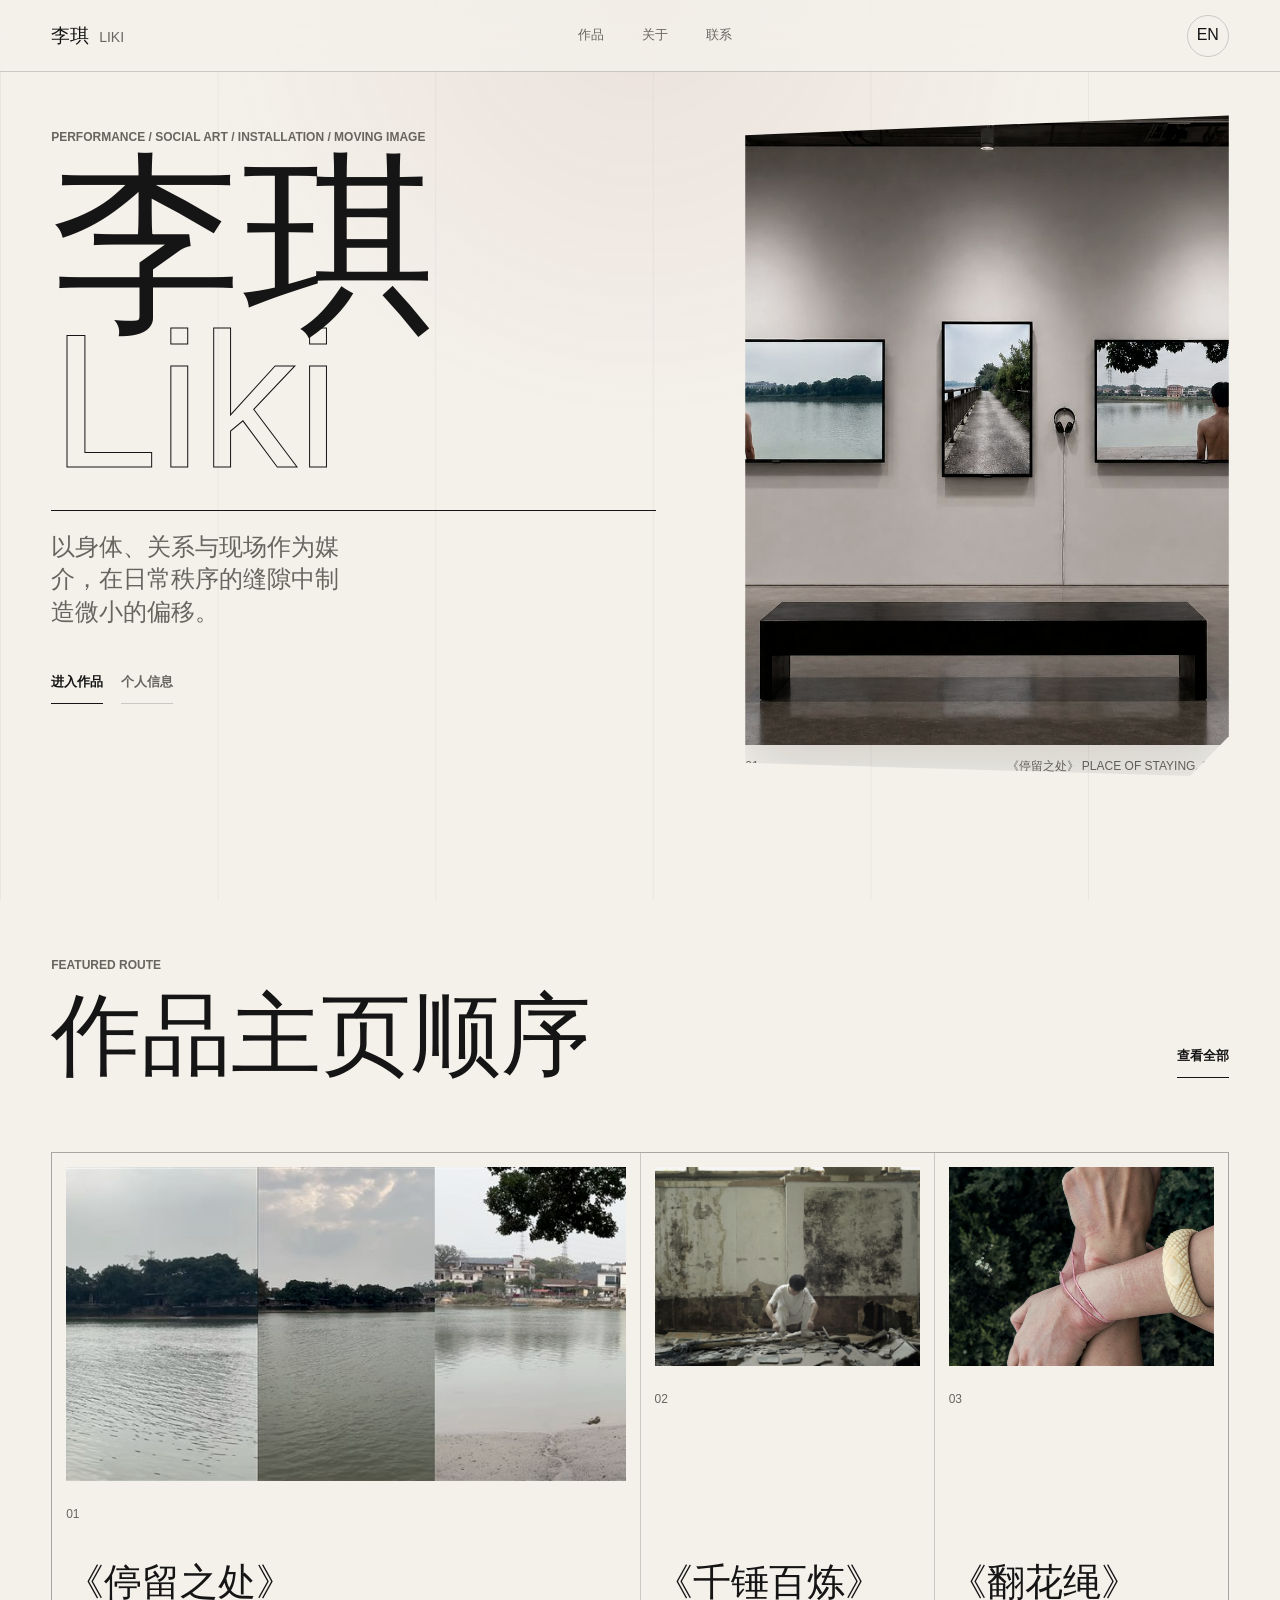
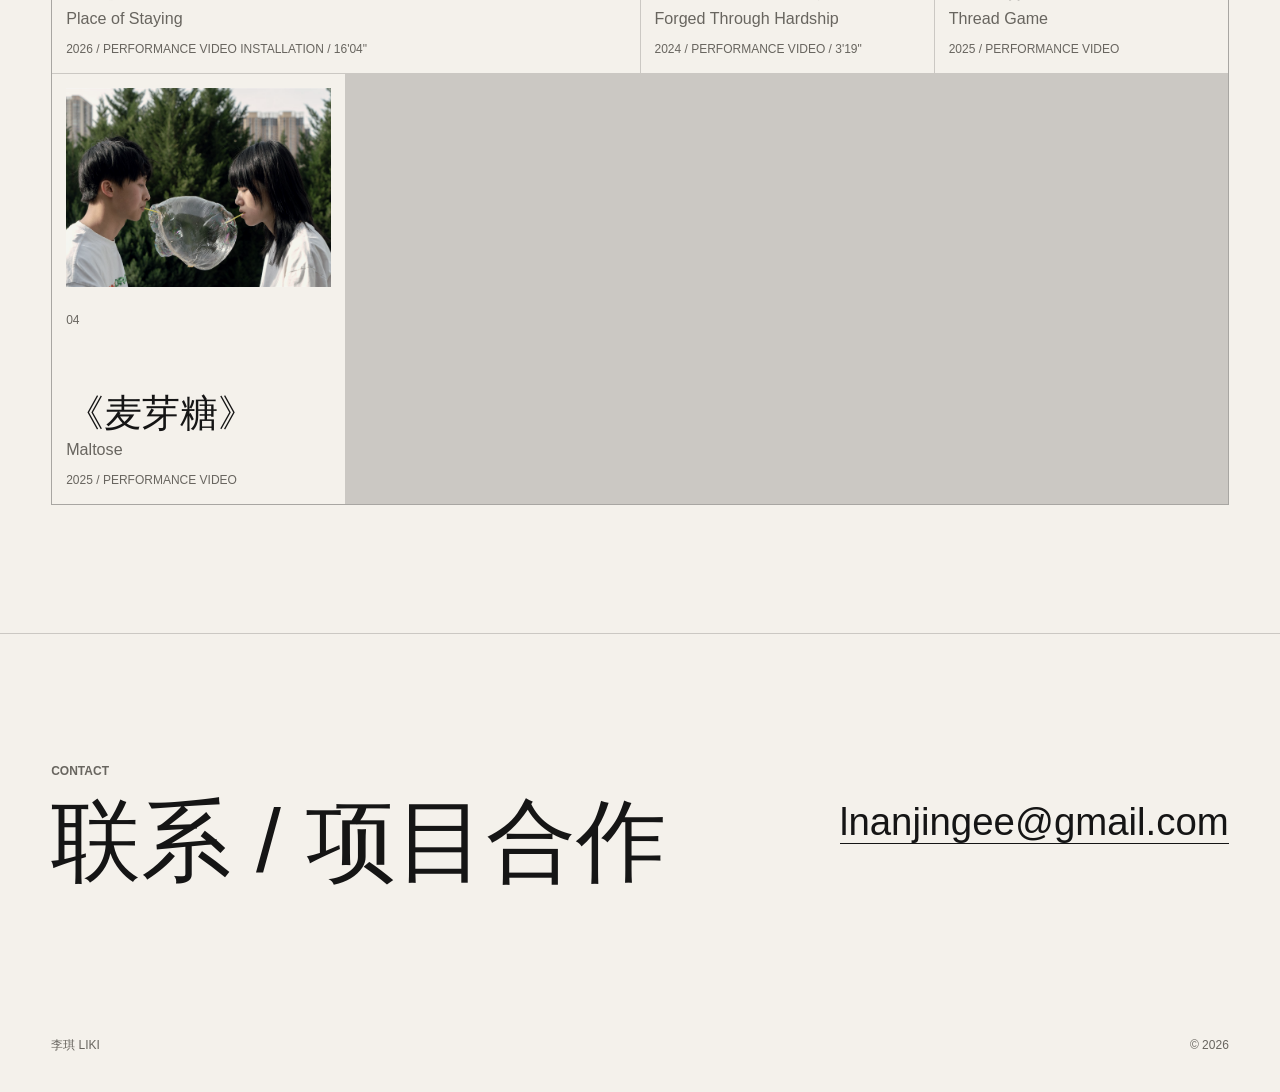
==== index.html @ e86f20c9 "Publish Liki artist website" ====
<!doctype html>
<html lang="zh-CN">
  <head>
    <meta charset="utf-8" />
    <meta name="viewport" content="width=device-width, initial-scale=1" />
    <meta
      name="description"
      content="李琪 Liki, artist working with performance, social art, installation, live art, and moving image."
    />
    <title>李琪 Liki</title>
    <link rel="stylesheet" href="styles.css" />
  </head>
  <body class="lang-zh">
    <header class="site-header" data-reveal>
      <a class="brand" href="index.html" aria-label="李琪 Liki home">
        <span>李琪</span>
        <span>Liki</span>
      </a>
      <nav class="nav" aria-label="Primary navigation">
        <a href="works.html" data-i18n-zh="作品" data-i18n-en="Works">作品</a>
        <a href="about.html" data-i18n-zh="关于" data-i18n-en="About">关于</a>
        <a href="mailto:lnanjingee@gmail.com" data-i18n-zh="联系" data-i18n-en="Contact">联系</a>
      </nav>
      <button class="lang-toggle" type="button" aria-label="Switch language">
        <span data-lang-label>EN</span>
      </button>
    </header>

    <main>
      <section class="hero home-hero">
        <div class="hero-copy" data-reveal>
          <p class="eyebrow">Performance / Social Art / Installation / Moving Image</p>
          <h1>
            <span class="zh">李琪</span>
            <span class="roman">Liki</span>
          </h1>
          <div class="statement">
            <p class="zh">以身体、关系与现场作为媒介，在日常秩序的缝隙中制造微小的偏移。</p>
            <p class="en">Working through body, relation, and site, Liki creates slight displacements inside everyday orders.</p>
          </div>
          <div class="hero-actions">
            <a class="text-link" href="works.html">
              <span class="zh">进入作品</span>
              <span class="en">Enter works</span>
            </a>
            <a class="text-link muted-link" href="about.html">
              <span class="zh">个人信息</span>
              <span class="en">Profile</span>
            </a>
          </div>
        </div>
        <figure class="hero-image cutout-frame" data-reveal>
          <img src="assets/galleries/staying-place/06.jpg" alt="《停留之处》展陈效果图" />
          <figcaption>
            <span>01</span>
            <span>《停留之处》 Place of Staying, 2026</span>
          </figcaption>
        </figure>
      </section>

      <section class="works home-selection" aria-labelledby="featured-title">
        <div class="section-head" data-reveal>
          <div>
            <p class="eyebrow">Featured Route</p>
            <h2 id="featured-title">
              <span class="zh">作品主页顺序</span>
              <span class="en">Primary Work Order</span>
            </h2>
          </div>
          <a class="text-link" href="works.html">
            <span class="zh">查看全部</span>
            <span class="en">View all</span>
          </a>
        </div>

        <div class="project-grid">
          <a class="project-card large" href="pages/staying-place.html" data-reveal>
            <img src="assets/galleries/staying-place/01.jpg" alt="《停留之处》行为影像截图" />
            <span>01</span>
            <h3>《停留之处》<small>Place of Staying</small></h3>
            <p>2026 / Performance video installation / 16'04"</p>
          </a>
          <a class="project-card" href="pages/forged-through-hardship.html" data-reveal>
            <img src="assets/galleries/forged-through-hardship/01.jpg" alt="《千锤百炼》行为影像截图" />
            <span>02</span>
            <h3>《千锤百炼》<small>Forged Through Hardship</small></h3>
            <p>2024 / Performance video / 3'19"</p>
          </a>
          <a class="project-card" href="pages/thread-game.html" data-reveal>
            <img src="assets/galleries/thread-game/01.jpg" alt="《翻花绳》行为影像" />
            <span>03</span>
            <h3>《翻花绳》<small>Thread Game</small></h3>
            <p>2025 / Performance video</p>
          </a>
          <a class="project-card" href="pages/maltose.html" data-reveal>
            <img src="assets/galleries/maltose/01.jpg" alt="《麦芽糖》行为影像" />
            <span>04</span>
            <h3>《麦芽糖》<small>Maltose</small></h3>
            <p>2025 / Performance video</p>
          </a>
        </div>
      </section>

      <section class="contact" id="contact" aria-labelledby="contact-title">
        <div data-reveal>
          <p class="eyebrow">Contact</p>
          <h2 id="contact-title">
            <span class="zh">联系 / 项目合作</span>
            <span class="en">Contact / Projects</span>
          </h2>
        </div>
        <a class="contact-link" href="mailto:lnanjingee@gmail.com" data-reveal>lnanjingee@gmail.com</a>
      </section>
    </main>

    <footer class="site-footer">
      <span>李琪 Liki</span>
      <span>© 2026</span>
    </footer>

    <script src="script.js"></script>
  </body>
</html>
---- styles.css ----
:root {
  color-scheme: light;
  --paper: #f4f1eb;
  --ink: #151515;
  --muted: #68655f;
  --line: rgba(21, 21, 21, 0.18);
  --field: #dedbd3;
  --rust: #8b2f24;
  --moss: #3f5145;
  --shadow: 0 24px 60px rgba(24, 22, 19, 0.14);
  --side: clamp(18px, 4vw, 56px);
  --max: 1460px;
}

* {
  box-sizing: border-box;
}

html {
  scroll-behavior: smooth;
}

body {
  margin: 0;
  background: var(--paper);
  color: var(--ink);
  font-family:
    "Inter", "Helvetica Neue", Arial, "Noto Sans SC", "Microsoft YaHei",
    sans-serif;
  font-size: 16px;
  line-height: 1.55;
  letter-spacing: 0;
}

body::before {
  position: fixed;
  inset: 0;
  z-index: -1;
  pointer-events: none;
  content: "";
  background:
    linear-gradient(90deg, rgba(21, 21, 21, 0.045) 1px, transparent 1px) 0 0 /
      17vw 100%,
    radial-gradient(circle at 50% 0%, rgba(139, 47, 36, 0.08), transparent 40%);
}

img {
  display: block;
  max-width: 100%;
}

a {
  color: inherit;
  text-decoration: none;
}

button {
  font: inherit;
}

.site-header {
  position: fixed;
  top: 0;
  left: 0;
  right: 0;
  z-index: 10;
  display: grid;
  grid-template-columns: auto 1fr auto;
  gap: 24px;
  align-items: center;
  min-height: 72px;
  padding: 14px var(--side);
  border-bottom: 1px solid var(--line);
  background: rgba(244, 241, 235, 0.78);
  backdrop-filter: blur(18px);
}

.brand {
  display: flex;
  gap: 10px;
  align-items: baseline;
  font-size: 19px;
  font-weight: 520;
}

.brand span:last-child {
  color: var(--muted);
  font-size: 14px;
  text-transform: uppercase;
}

.nav {
  display: flex;
  justify-content: center;
  gap: clamp(14px, 3vw, 38px);
  color: var(--muted);
  font-size: 13px;
}

.nav a,
.lang-toggle {
  transition:
    color 180ms ease,
    border-color 180ms ease,
    background 180ms ease;
}

.nav a:hover,
.nav a:focus-visible {
  color: var(--ink);
}

.lang-toggle {
  display: grid;
  place-items: center;
  width: 42px;
  height: 42px;
  border: 1px solid var(--line);
  border-radius: 50%;
  background: transparent;
  color: var(--ink);
  cursor: pointer;
}

.lang-toggle:hover,
.lang-toggle:focus-visible {
  border-color: var(--ink);
  background: rgba(21, 21, 21, 0.06);
}

main {
  overflow: hidden;
}

.hero {
  display: grid;
  grid-template-columns: minmax(0, 0.9fr) minmax(320px, 0.72fr);
  gap: clamp(34px, 7vw, 110px);
  align-items: end;
  min-height: 100vh;
  max-width: var(--max);
  margin: 0 auto;
  padding: 112px var(--side) 52px;
}

.hero-copy {
  padding-bottom: 8vh;
}

.eyebrow {
  margin: 0 0 18px;
  color: var(--muted);
  font-size: 12px;
  font-weight: 560;
  text-transform: uppercase;
}

h1,
h2,
h3,
p {
  margin-top: 0;
}

h1 {
  margin-bottom: 30px;
  font-size: clamp(76px, 15vw, 228px);
  font-weight: 430;
  line-height: 0.82;
}

h1 span {
  display: block;
}

h1 .roman {
  color: transparent;
  -webkit-text-stroke: 1px var(--ink);
}

.statement {
  display: grid;
  grid-template-columns: minmax(0, 1fr) minmax(0, 1fr);
  gap: 24px;
  max-width: 720px;
  border-top: 1px solid var(--ink);
  padding-top: 20px;
}

.statement p {
  margin-bottom: 0;
  color: var(--muted);
  font-size: clamp(17px, 2vw, 24px);
  line-height: 1.35;
}

.hero-image {
  margin: 0;
}

.hero-image img {
  width: 100%;
  height: min(70vh, 760px);
  object-fit: cover;
  filter: grayscale(18%) contrast(1.02);
  box-shadow: var(--shadow);
}

.hero-image figcaption {
  display: flex;
  justify-content: space-between;
  gap: 20px;
  padding-top: 12px;
  color: var(--muted);
  font-size: 12px;
  text-transform: uppercase;
}

.band {
  border-top: 1px solid var(--line);
  border-bottom: 1px solid var(--line);
  background: rgba(222, 219, 211, 0.5);
}

.intro,
.works,
.archive,
.practice,
.bio,
.contact {
  padding: clamp(70px, 10vw, 138px) var(--side);
}

.intro,
.works,
.archive,
.practice,
.bio,
.contact,
.site-footer {
  max-width: var(--max);
  margin: 0 auto;
}

.section-label {
  display: flex;
  justify-content: space-between;
  gap: 24px;
  margin-bottom: clamp(28px, 5vw, 64px);
  color: var(--muted);
  font-size: 12px;
  text-transform: uppercase;
}

.intro-grid,
.practice-content,
.bio-grid {
  display: grid;
  grid-template-columns: minmax(0, 0.9fr) minmax(0, 1fr);
  gap: clamp(28px, 8vw, 126px);
}

.intro h2,
.practice h2 {
  margin-bottom: 0;
  font-size: clamp(32px, 5vw, 76px);
  font-weight: 430;
  line-height: 1.04;
}

.intro h2 span,
.practice h2 span {
  display: block;
}

.intro-text {
  columns: 2;
  column-gap: 30px;
  color: var(--muted);
  font-size: clamp(17px, 1.5vw, 21px);
}

.intro-text p {
  break-inside: avoid;
}

.section-head {
  display: flex;
  justify-content: space-between;
  gap: 28px;
  align-items: end;
  margin-bottom: clamp(30px, 6vw, 74px);
}

.section-head h2,
.contact h2,
.bio h2 {
  margin-bottom: 0;
  font-size: clamp(40px, 7vw, 104px);
  font-weight: 430;
  line-height: 0.95;
}

.section-head h2 span,
.contact h2 span,
.bio h2 span {
  display: block;
}

.section-note {
  margin-bottom: 8px;
  color: var(--muted);
  font-size: 13px;
  text-align: right;
}

.work-list {
  display: grid;
  gap: 1px;
  background: var(--line);
  border-top: 1px solid var(--line);
  border-bottom: 1px solid var(--line);
}

.work {
  display: grid;
  grid-template-columns: minmax(260px, 0.95fr) minmax(0, 1fr);
  gap: clamp(22px, 5vw, 86px);
  align-items: stretch;
  background: var(--paper);
  padding: clamp(20px, 3vw, 38px) 0;
}

.feature-work {
  grid-template-columns: minmax(280px, 1.15fr) minmax(0, 0.8fr);
}

.work-media {
  position: relative;
  display: block;
  overflow: hidden;
  min-height: 320px;
  background: var(--field);
}

.work-media::after {
  position: absolute;
  inset: 0;
  content: "";
  border: 1px solid rgba(21, 21, 21, 0.1);
  pointer-events: none;
}

.work-media img {
  width: 100%;
  height: 100%;
  min-height: 320px;
  object-fit: cover;
  filter: grayscale(30%) contrast(1.06);
  transition:
    transform 700ms ease,
    filter 700ms ease;
}

.work-media:hover img,
.work-media:focus-visible img {
  transform: scale(1.025);
  filter: grayscale(0%) contrast(1.02);
}

.work-info {
  display: flex;
  flex-direction: column;
  justify-content: flex-end;
  min-height: 320px;
  padding: 0 clamp(0px, 2vw, 34px) 0 0;
}

.work-index,
.meta {
  color: var(--muted);
  font-size: 12px;
  text-transform: uppercase;
}

.work-index {
  margin-bottom: auto;
}

.work h3 {
  margin-bottom: 16px;
  font-size: clamp(27px, 4vw, 58px);
  font-weight: 430;
  line-height: 1.02;
}

.work h3 span {
  display: block;
  color: var(--muted);
  font-size: 0.42em;
  line-height: 1.3;
}

.work-info p:not(.work-index):not(.meta) {
  max-width: 620px;
  margin-bottom: 10px;
  color: var(--muted);
}

.archive-grid {
  display: grid;
  grid-template-columns: repeat(4, minmax(0, 1fr));
  gap: 18px;
}

.archive article {
  border: 1px solid var(--line);
  background: rgba(244, 241, 235, 0.48);
}

.archive img {
  width: 100%;
  aspect-ratio: 4 / 5;
  object-fit: cover;
  filter: grayscale(35%);
}

.archive h3,
.archive p {
  padding: 0 14px;
}

.archive h3 {
  margin: 14px 0 6px;
  font-size: 16px;
  font-weight: 520;
}

.archive p {
  margin-bottom: 16px;
  color: var(--muted);
  font-size: 12px;
}

.method-grid {
  display: grid;
  gap: 1px;
  background: var(--line);
}

.method-grid article {
  min-height: 180px;
  padding: 22px;
  background: var(--paper);
}

.method-grid span {
  display: block;
  margin-bottom: 46px;
  color: var(--rust);
  font-size: 12px;
  font-weight: 650;
  text-transform: uppercase;
}

.method-grid p {
  color: var(--muted);
}

.bio-grid {
  color: var(--muted);
  font-size: clamp(18px, 2vw, 28px);
  line-height: 1.35;
}

.contact {
  display: grid;
  grid-template-columns: minmax(0, 1fr) auto;
  gap: clamp(28px, 5vw, 72px);
  align-items: end;
  border-top: 1px solid var(--line);
}

.contact-link {
  align-self: center;
  border-bottom: 1px solid var(--ink);
  font-size: clamp(20px, 3vw, 44px);
  line-height: 1.1;
}

.contact-note {
  grid-column: 1 / -1;
  margin: 0;
  color: var(--muted);
  font-size: 13px;
}

.site-footer {
  display: flex;
  justify-content: space-between;
  gap: 24px;
  padding: 24px var(--side) 38px;
  color: var(--muted);
  font-size: 12px;
  text-transform: uppercase;
}

.home-hero {
  min-height: 92vh;
}

.hero-actions {
  display: flex;
  flex-wrap: wrap;
  gap: 18px;
  margin-top: 34px;
}

.text-link {
  display: inline-flex;
  align-items: center;
  min-height: 42px;
  border-bottom: 1px solid var(--ink);
  color: var(--ink);
  font-size: 13px;
  font-weight: 620;
  text-transform: uppercase;
}

.muted-link {
  color: var(--muted);
  border-color: var(--line);
}

.cutout-frame {
  clip-path: polygon(0 3%, 100% 0, 100% 94%, 92% 100%, 0 98%);
}

.cutout-frame img,
.project-card img,
.gallery-strip img {
  filter: saturate(0.72) contrast(1.08) brightness(0.96);
}

.page-shell {
  max-width: var(--max);
  margin: 0 auto;
  padding: 126px var(--side) 72px;
}

.page-title {
  display: grid;
  grid-template-columns: minmax(0, 1.1fr) minmax(280px, 0.7fr);
  gap: clamp(26px, 7vw, 110px);
  align-items: end;
  margin-bottom: clamp(54px, 8vw, 104px);
}

.page-title h1 {
  grid-column: 1;
  margin: 0;
  font-size: clamp(62px, 12vw, 170px);
}

.page-title > p:not(.path) {
  grid-column: 2;
  margin-bottom: 16px;
  color: var(--muted);
  font-size: clamp(16px, 1.5vw, 21px);
}

.path {
  grid-column: 1 / -1;
  margin: 0 0 8px;
  color: var(--muted);
  font-size: 12px;
  text-transform: uppercase;
}

.project-grid {
  display: grid;
  grid-template-columns: repeat(4, minmax(0, 1fr));
  gap: 1px;
  background: var(--line);
  border: 1px solid var(--line);
}

.project-card {
  display: grid;
  grid-template-rows: auto auto 1fr auto;
  min-height: 430px;
  padding: 14px;
  background: var(--paper);
  transition:
    background 180ms ease,
    color 180ms ease;
}

.project-card.large {
  grid-column: span 2;
}

.project-card:hover,
.project-card:focus-visible {
  background: var(--ink);
  color: var(--paper);
}

.project-card img {
  width: 100%;
  aspect-ratio: 4 / 3;
  object-fit: cover;
  margin-bottom: 24px;
  background: var(--field);
}

.project-card.large img {
  aspect-ratio: 16 / 9;
}

.project-card > span {
  color: var(--muted);
  font-size: 12px;
}

.project-card h3 {
  align-self: end;
  margin: 38px 0 12px;
  font-size: clamp(24px, 3vw, 44px);
  font-weight: 430;
  line-height: 1.05;
}

.project-card h3 small {
  display: block;
  margin-top: 6px;
  color: var(--muted);
  font-size: 0.42em;
  line-height: 1.25;
}

.project-card p {
  margin: 0;
  color: var(--muted);
  font-size: 12px;
  text-transform: uppercase;
}

.project-card:hover h3 small,
.project-card:hover p,
.project-card:hover > span {
  color: rgba(244, 241, 235, 0.68);
}

.muted-card {
  cursor: default;
}

.about-block {
  margin-left: calc(var(--side) * -1);
  margin-right: calc(var(--side) * -1);
}

.profile-grid {
  display: grid;
  grid-template-columns: minmax(0, 0.75fr) minmax(0, 1fr);
  gap: 1px;
  margin: clamp(48px, 7vw, 94px) 0;
  background: var(--line);
  border: 1px solid var(--line);
}

.profile-drawer {
  max-width: 860px;
  margin: clamp(34px, 6vw, 76px) 0;
}

.profile-drawer details {
  border-top: 1px solid var(--line);
  border-bottom: 1px solid var(--line);
}

.profile-drawer summary {
  display: inline-flex;
  gap: 12px;
  align-items: center;
  min-height: 52px;
  color: var(--muted);
  cursor: pointer;
  font-size: 13px;
  list-style: none;
  text-transform: uppercase;
}

.profile-drawer summary::-webkit-details-marker {
  display: none;
}

.info-icon {
  display: grid;
  place-items: center;
  width: 30px;
  height: 30px;
  border: 1px solid var(--line);
  border-radius: 50%;
  color: var(--ink);
  font-size: 15px;
  font-style: italic;
  line-height: 1;
  text-transform: none;
}

.profile-drawer details[open] .info-icon {
  background: var(--ink);
  color: var(--paper);
}

.profile-drawer .profile-panel {
  border-top: 1px solid var(--line);
  padding-left: 0;
  padding-right: 0;
}

.profile-panel {
  background: var(--paper);
  padding: clamp(22px, 4vw, 44px);
}

.profile-panel h2 {
  margin-bottom: 34px;
  font-size: clamp(28px, 4vw, 54px);
  font-weight: 430;
}

.profile-panel dl {
  display: grid;
  gap: 1px;
  margin: 0;
  background: var(--line);
}

.profile-panel dl div {
  display: grid;
  grid-template-columns: 110px 1fr;
  gap: 18px;
  padding: 16px 0;
  background: var(--paper);
}

.profile-panel dt,
.cv-list time {
  color: var(--muted);
  font-size: 12px;
  text-transform: uppercase;
}

.profile-panel dd {
  margin: 0;
}

.cv-list {
  display: grid;
  gap: 18px;
  margin: 0;
  padding: 0;
  list-style: none;
}

.cv-list li {
  display: grid;
  grid-template-columns: 90px 1fr;
  gap: 20px;
  border-top: 1px solid var(--line);
  padding-top: 18px;
}

.project-page {
  padding-bottom: 0;
}

.project-hero {
  display: grid;
  grid-template-columns: minmax(0, 1fr) minmax(280px, 0.72fr);
  gap: clamp(30px, 7vw, 110px);
  align-items: end;
  margin-bottom: clamp(38px, 6vw, 72px);
}

.project-hero .path {
  grid-column: 1 / -1;
}

.project-hero h1 {
  margin: 0;
  font-size: clamp(48px, 8vw, 118px);
  line-height: 0.96;
}

.project-hero h1 span {
  display: block;
  margin-top: 10px;
  color: var(--muted);
  font-size: 0.25em;
  line-height: 1.25;
  text-transform: uppercase;
}

.project-meta {
  display: grid;
  gap: 1px;
  margin: 0;
  background: var(--line);
  border-top: 1px solid var(--line);
  border-bottom: 1px solid var(--line);
}

.project-meta div {
  display: grid;
  grid-template-columns: 95px 1fr;
  gap: 18px;
  padding: 14px 0;
  background: var(--paper);
}

.project-meta dt {
  color: var(--muted);
  font-size: 12px;
  text-transform: uppercase;
}

.project-meta dd {
  margin: 0;
}

.gallery-module {
  margin-left: calc(var(--side) * -1);
  margin-right: calc(var(--side) * -1);
  padding: 22px var(--side) 34px;
  border-top: 1px solid var(--line);
  border-bottom: 1px solid var(--line);
  background: rgba(222, 219, 211, 0.5);
}

.gallery-hint {
  margin-bottom: 14px;
  color: var(--muted);
  font-size: 12px;
  text-transform: uppercase;
}

.gallery-strip {
  display: grid;
  grid-auto-flow: column;
  grid-auto-columns: minmax(320px, 72vw);
  gap: 16px;
  overflow-x: auto;
  overscroll-behavior-inline: contain;
  scroll-snap-type: x mandatory;
  padding-bottom: 16px;
}

.gallery-strip figure {
  margin: 0;
  scroll-snap-align: start;
}

.gallery-strip img {
  width: 100%;
  height: min(62vh, 620px);
  object-fit: cover;
  background: var(--field);
}

.gallery-strip .wide {
  grid-column: span 1;
}

.gallery-strip .portrait img {
  object-position: center top;
}

.gallery-strip figcaption {
  margin-top: 10px;
  color: var(--muted);
  font-size: 12px;
  text-transform: uppercase;
}

.project-text {
  display: grid;
  grid-template-columns: minmax(0, 0.72fr) minmax(0, 1fr);
  gap: clamp(28px, 8vw, 120px);
  padding: clamp(54px, 8vw, 110px) 0;
}

.project-text article {
  grid-column: 2;
}

.project-text h2 {
  margin-bottom: 24px;
  color: var(--rust);
  font-size: 12px;
  text-transform: uppercase;
}

.project-text p {
  color: var(--muted);
  font-size: clamp(17px, 1.6vw, 22px);
}

.detail-nav {
  display: flex;
  justify-content: space-between;
  gap: 20px;
  margin-left: calc(var(--side) * -1);
  margin-right: calc(var(--side) * -1);
  padding: 24px var(--side) 38px;
  border-top: 1px solid var(--line);
  color: var(--muted);
  font-size: 13px;
  text-transform: uppercase;
}

.detail-nav a:hover {
  color: var(--ink);
}

[data-reveal] {
  opacity: 1;
  transform: translateY(0);
  transition:
    opacity 700ms ease,
    transform 700ms ease;
}

[data-reveal].is-visible {
  opacity: 1;
  transform: translateY(0);
}

body.lang-en .zh,
body.lang-zh .en {
  display: none;
}

body.lang-zh .zh,
body.lang-en .en {
  display: block;
}

@media (prefers-reduced-motion: reduce) {
  html {
    scroll-behavior: auto;
  }

  *,
  *::before,
  *::after {
    transition-duration: 0.01ms !important;
    animation-duration: 0.01ms !important;
  }
}

@media (max-width: 980px) {
  .site-header {
    grid-template-columns: 1fr auto;
  }

  .nav {
    grid-column: 1 / -1;
    order: 3;
    justify-content: flex-start;
    overflow-x: auto;
    padding-bottom: 2px;
  }

  .hero {
    grid-template-columns: 1fr;
    min-height: auto;
    padding-top: 132px;
  }

  .hero-copy {
    padding-bottom: 0;
  }

  .hero-image img {
    height: 62vh;
  }

  .intro-grid,
  .practice-content,
  .bio-grid,
  .contact {
    grid-template-columns: 1fr;
  }

  .intro-text {
    columns: 1;
  }

  .work,
  .feature-work {
    grid-template-columns: 1fr;
  }

  .work-info {
    min-height: auto;
    padding: 0;
  }

  .work-index {
    margin-bottom: 26px;
  }

  .archive-grid {
    grid-template-columns: repeat(2, minmax(0, 1fr));
  }

  .page-title,
  .project-hero,
  .profile-grid,
  .project-text {
    grid-template-columns: 1fr;
  }

  .page-title > p:not(.path),
  .project-text article {
    grid-column: 1;
  }

  .project-grid {
    grid-template-columns: repeat(2, minmax(0, 1fr));
  }
}

@media (max-width: 620px) {
  .site-header {
    gap: 12px;
    min-height: 64px;
  }

  .brand {
    font-size: 17px;
  }

  .nav {
    gap: 18px;
    font-size: 12px;
  }

  .hero {
    padding-top: 122px;
  }

  h1 {
    font-size: clamp(64px, 23vw, 112px);
  }

  .statement {
    grid-template-columns: 1fr;
  }

  .hero-image img {
    height: 56vh;
  }

  .section-head {
    display: block;
  }

  .section-note {
    margin-top: 18px;
    text-align: left;
  }

  .work-media,
  .work-media img {
    min-height: 260px;
  }

  .archive-grid {
    grid-template-columns: 1fr;
  }

  .project-grid {
    grid-template-columns: 1fr;
  }

  .project-card.large {
    grid-column: span 1;
  }

  .project-card {
    min-height: 360px;
  }

  .profile-panel dl div,
  .cv-list li,
  .project-meta div {
    grid-template-columns: 1fr;
    gap: 6px;
  }

  .gallery-strip {
    grid-auto-columns: minmax(260px, 86vw);
  }

  .gallery-strip img {
    height: 52vh;
  }

  .detail-nav {
    display: grid;
  }

  .contact-link {
    justify-self: start;
    max-width: 100%;
    overflow-wrap: anywhere;
  }
}
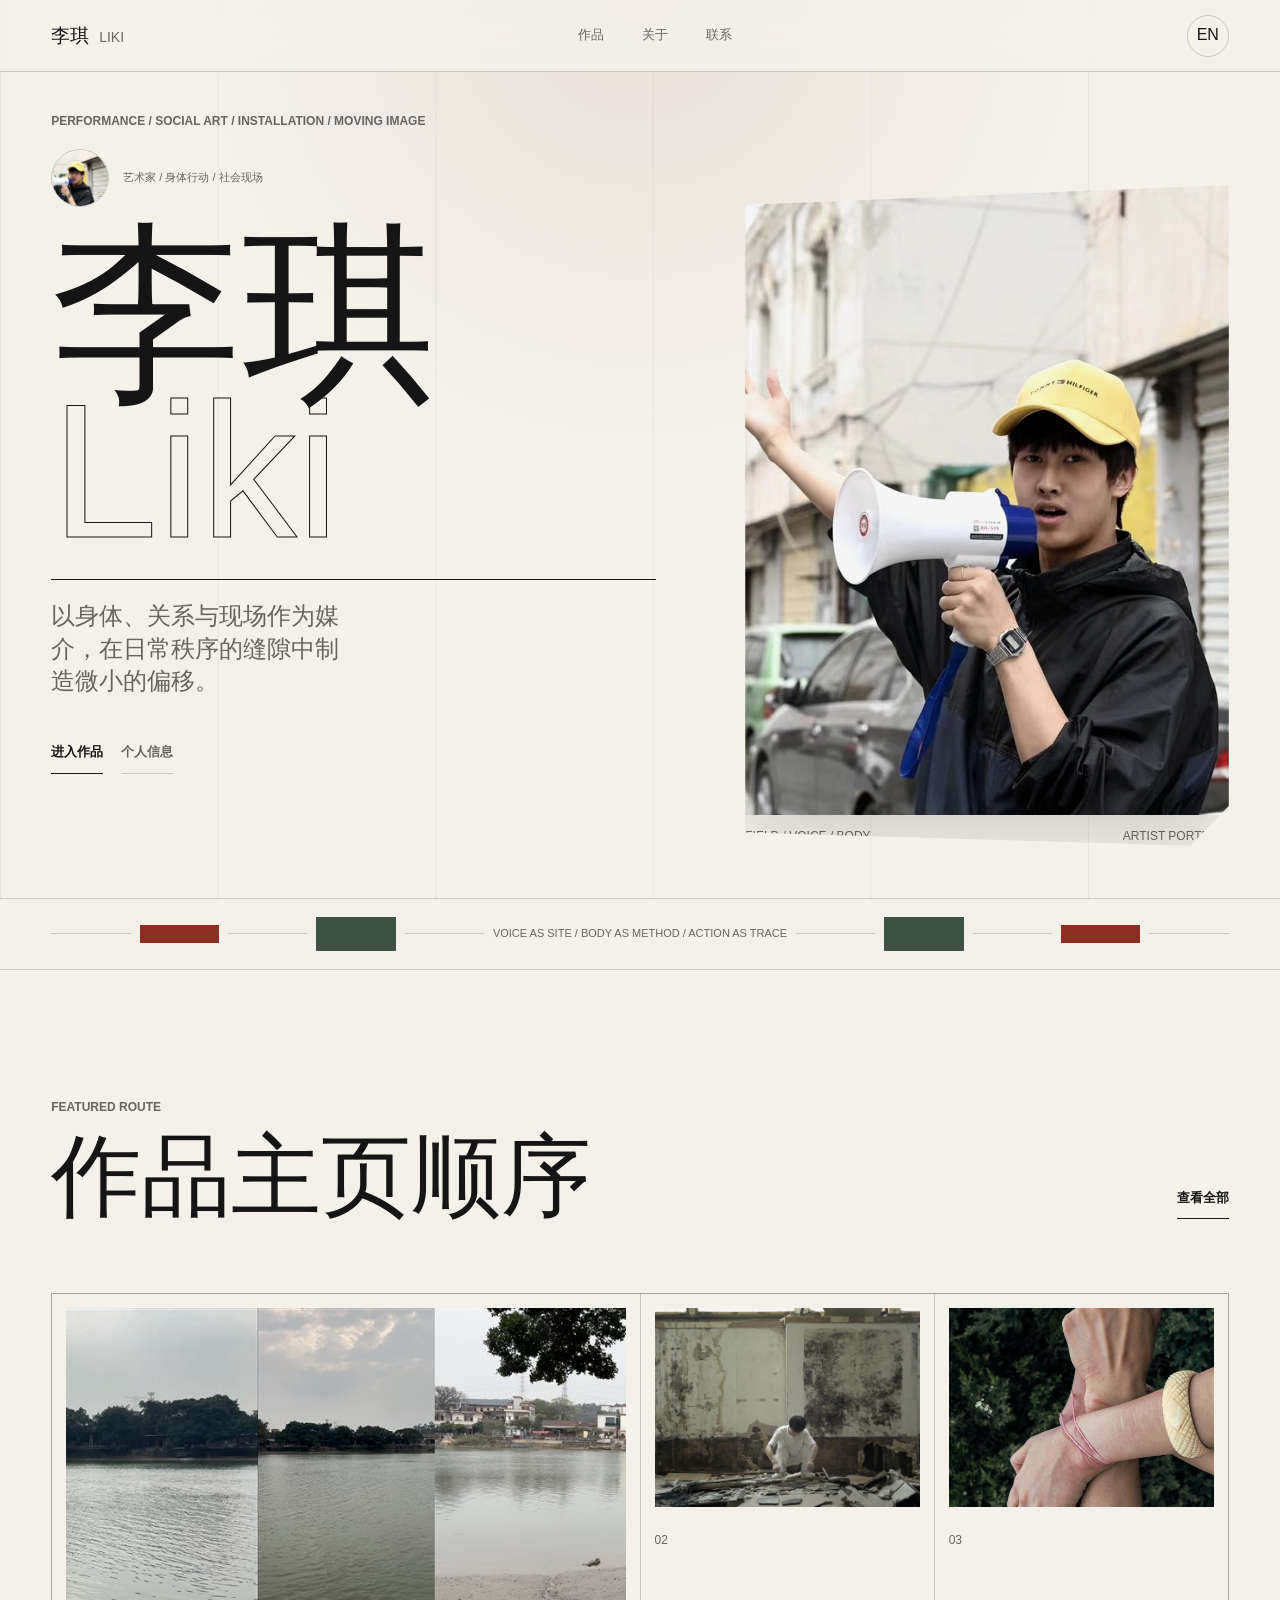
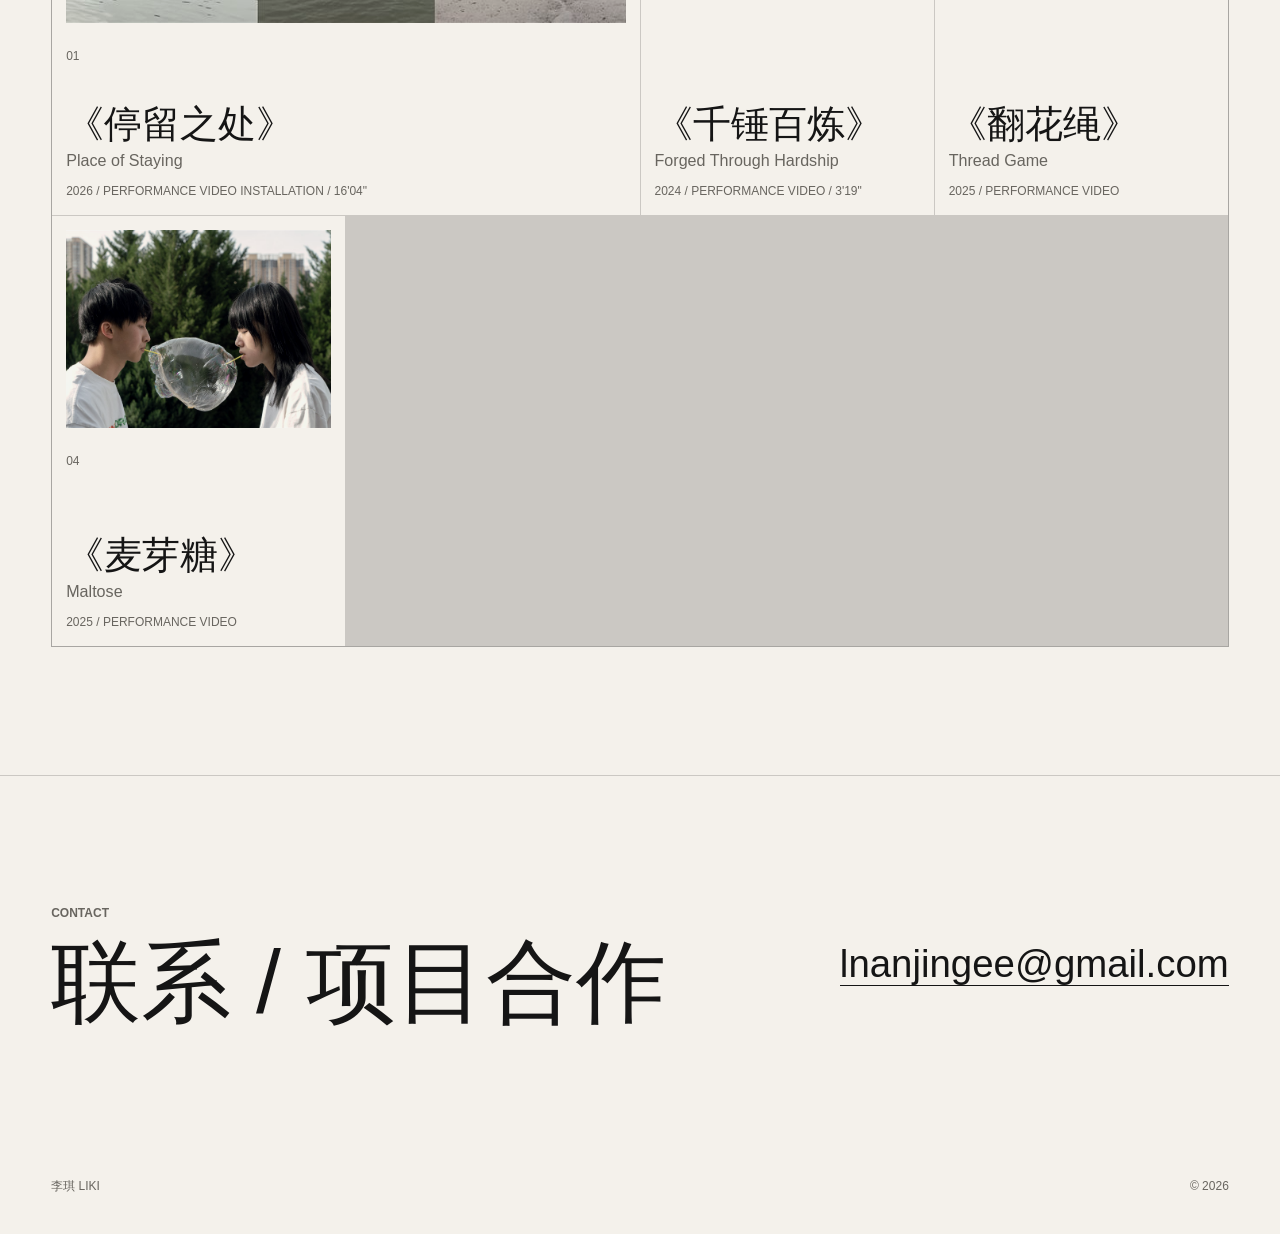
==== commit 44d6f16d: "Add artist bio portrait and visual details" ====
--- a/index.html
+++ b/index.html
@@ -30,6 +30,13 @@
       <section class="hero home-hero">
         <div class="hero-copy" data-reveal>
           <p class="eyebrow">Performance / Social Art / Installation / Moving Image</p>
+          <a class="artist-chip" href="about.html" aria-label="About Liki">
+            <img src="assets/artist-avatar.jpg" alt="李琪艺术家头像" />
+            <span>
+              <span class="zh">艺术家 / 身体行动 / 社会现场</span>
+              <span class="en">Artist / Body Action / Social Site</span>
+            </span>
+          </a>
           <h1>
             <span class="zh">李琪</span>
             <span class="roman">Liki</span>
@@ -50,12 +57,18 @@
           </div>
         </div>
         <figure class="hero-image cutout-frame" data-reveal>
-          <img src="assets/galleries/staying-place/06.jpg" alt="《停留之处》展陈效果图" />
+          <img src="assets/artist-portrait.jpg" alt="李琪在社会现场中的艺术家照片" />
           <figcaption>
-            <span>01</span>
-            <span>《停留之处》 Place of Staying, 2026</span>
+            <span>Field / Voice / Body</span>
+            <span>Artist portrait</span>
           </figcaption>
         </figure>
+      </section>
+
+      <section class="signal-band" aria-label="Artistic signal decoration">
+        <span></span><span></span><span></span><span></span><span></span>
+        <p>VOICE AS SITE / BODY AS METHOD / ACTION AS TRACE</p>
+        <span></span><span></span><span></span><span></span><span></span>
       </section>
 
       <section class="works home-selection" aria-labelledby="featured-title">
--- a/styles.css
+++ b/styles.css
@@ -473,6 +473,55 @@
   line-height: 1.35;
 }
 
+.artist-profile {
+  display: grid;
+  grid-template-columns: minmax(280px, 0.72fr) minmax(0, 1fr);
+  gap: clamp(28px, 7vw, 96px);
+  align-items: end;
+  padding: clamp(44px, 8vw, 96px) var(--side);
+}
+
+.profile-image {
+  position: relative;
+  margin: 0;
+}
+
+.profile-image::before {
+  position: absolute;
+  top: -18px;
+  right: -18px;
+  width: 70px;
+  height: 70px;
+  border-top: 1px solid var(--rust);
+  border-right: 1px solid var(--rust);
+  content: "";
+}
+
+.profile-image img {
+  width: 100%;
+  aspect-ratio: 4 / 5;
+  object-fit: cover;
+  clip-path: polygon(0 0, 100% 3%, 96% 100%, 0 96%);
+  filter: saturate(0.72) contrast(1.06);
+}
+
+.profile-image figcaption {
+  margin-top: 10px;
+  color: var(--muted);
+  font-size: 11px;
+  text-transform: uppercase;
+}
+
+.profile-copy {
+  color: var(--muted);
+  font-size: clamp(17px, 1.65vw, 23px);
+  line-height: 1.48;
+}
+
+.profile-copy p {
+  margin-bottom: 18px;
+}
+
 .contact {
   display: grid;
   grid-template-columns: minmax(0, 1fr) auto;
@@ -514,6 +563,29 @@
   flex-wrap: wrap;
   gap: 18px;
   margin-top: 34px;
+}
+
+.artist-chip {
+  display: inline-flex;
+  gap: 14px;
+  align-items: center;
+  margin-bottom: 28px;
+  color: var(--muted);
+  font-size: 11px;
+  text-transform: uppercase;
+}
+
+.artist-chip img {
+  width: 58px;
+  height: 58px;
+  border: 1px solid var(--line);
+  border-radius: 50%;
+  object-fit: cover;
+  filter: saturate(0.82) contrast(1.08);
+}
+
+.artist-chip span span {
+  display: block;
 }
 
 .text-link {
@@ -540,6 +612,44 @@
 .project-card img,
 .gallery-strip img {
   filter: saturate(0.72) contrast(1.08) brightness(0.96);
+}
+
+.signal-band {
+  display: grid;
+  grid-template-columns: repeat(5, minmax(8px, 1fr)) auto repeat(5, minmax(8px, 1fr));
+  gap: 9px;
+  align-items: center;
+  max-width: var(--max);
+  margin: 0 auto;
+  padding: 18px var(--side);
+  border-top: 1px solid var(--line);
+  border-bottom: 1px solid var(--line);
+  color: var(--muted);
+}
+
+.signal-band span {
+  display: block;
+  height: 1px;
+  background: var(--line);
+}
+
+.signal-band span:nth-child(2),
+.signal-band span:nth-child(10) {
+  height: 18px;
+  background: var(--rust);
+}
+
+.signal-band span:nth-child(4),
+.signal-band span:nth-child(8) {
+  height: 34px;
+  background: var(--moss);
+}
+
+.signal-band p {
+  margin: 0;
+  white-space: nowrap;
+  font-size: 11px;
+  text-transform: uppercase;
 }
 
 .page-shell {
@@ -721,6 +831,66 @@
   padding-right: 0;
 }
 
+.project-history {
+  max-width: 980px;
+  margin: 0 0 clamp(64px, 9vw, 120px);
+  border-top: 1px solid var(--line);
+  border-bottom: 1px solid var(--line);
+}
+
+.project-history summary {
+  display: inline-flex;
+  gap: 14px;
+  align-items: center;
+  min-height: 60px;
+  color: var(--muted);
+  cursor: pointer;
+  font-size: 13px;
+  list-style: none;
+  text-transform: uppercase;
+}
+
+.project-history summary::-webkit-details-marker {
+  display: none;
+}
+
+.history-mark {
+  display: grid;
+  place-items: center;
+  width: 30px;
+  height: 30px;
+  border: 1px solid var(--line);
+  border-radius: 50%;
+  color: var(--ink);
+}
+
+.project-history details[open] .history-mark {
+  background: var(--ink);
+  color: var(--paper);
+}
+
+.project-history ol {
+  display: grid;
+  gap: 1px;
+  margin: 0;
+  padding: 0 0 26px;
+  background: var(--line);
+  list-style: none;
+}
+
+.project-history li {
+  display: grid;
+  grid-template-columns: 120px 1fr;
+  gap: 20px;
+  padding: 16px 0;
+  background: var(--paper);
+}
+
+.project-history time {
+  color: var(--muted);
+  font-size: 12px;
+}
+
 .profile-panel {
   background: var(--paper);
   padding: clamp(22px, 4vw, 44px);
@@ -992,6 +1162,7 @@
   .intro-grid,
   .practice-content,
   .bio-grid,
+  .artist-profile,
   .contact {
     grid-template-columns: 1fr;
   }
@@ -1111,6 +1282,21 @@
     height: 52vh;
   }
 
+  .signal-band {
+    grid-template-columns: repeat(3, 1fr);
+  }
+
+  .signal-band p {
+    grid-column: 1 / -1;
+    grid-row: 1;
+    white-space: normal;
+  }
+
+  .project-history li {
+    grid-template-columns: 1fr;
+    gap: 6px;
+  }
+
   .detail-nav {
     display: grid;
   }
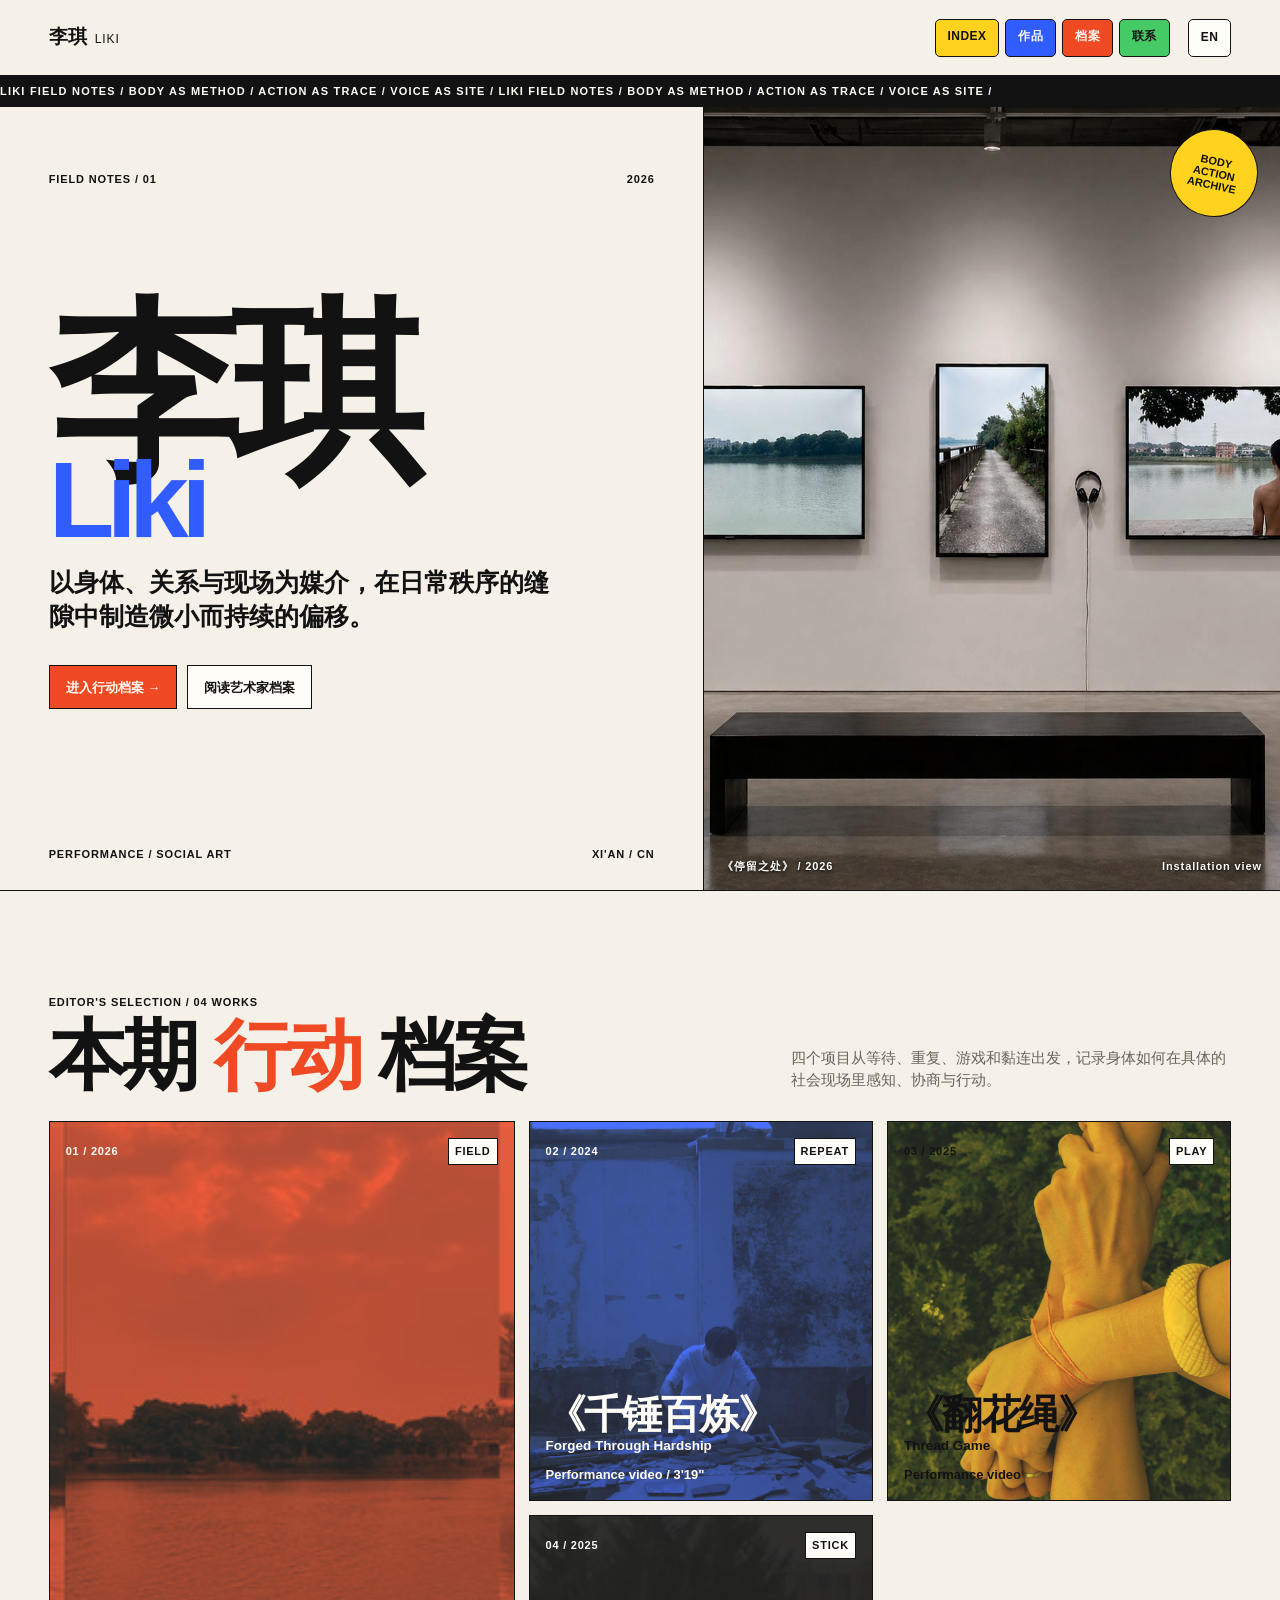
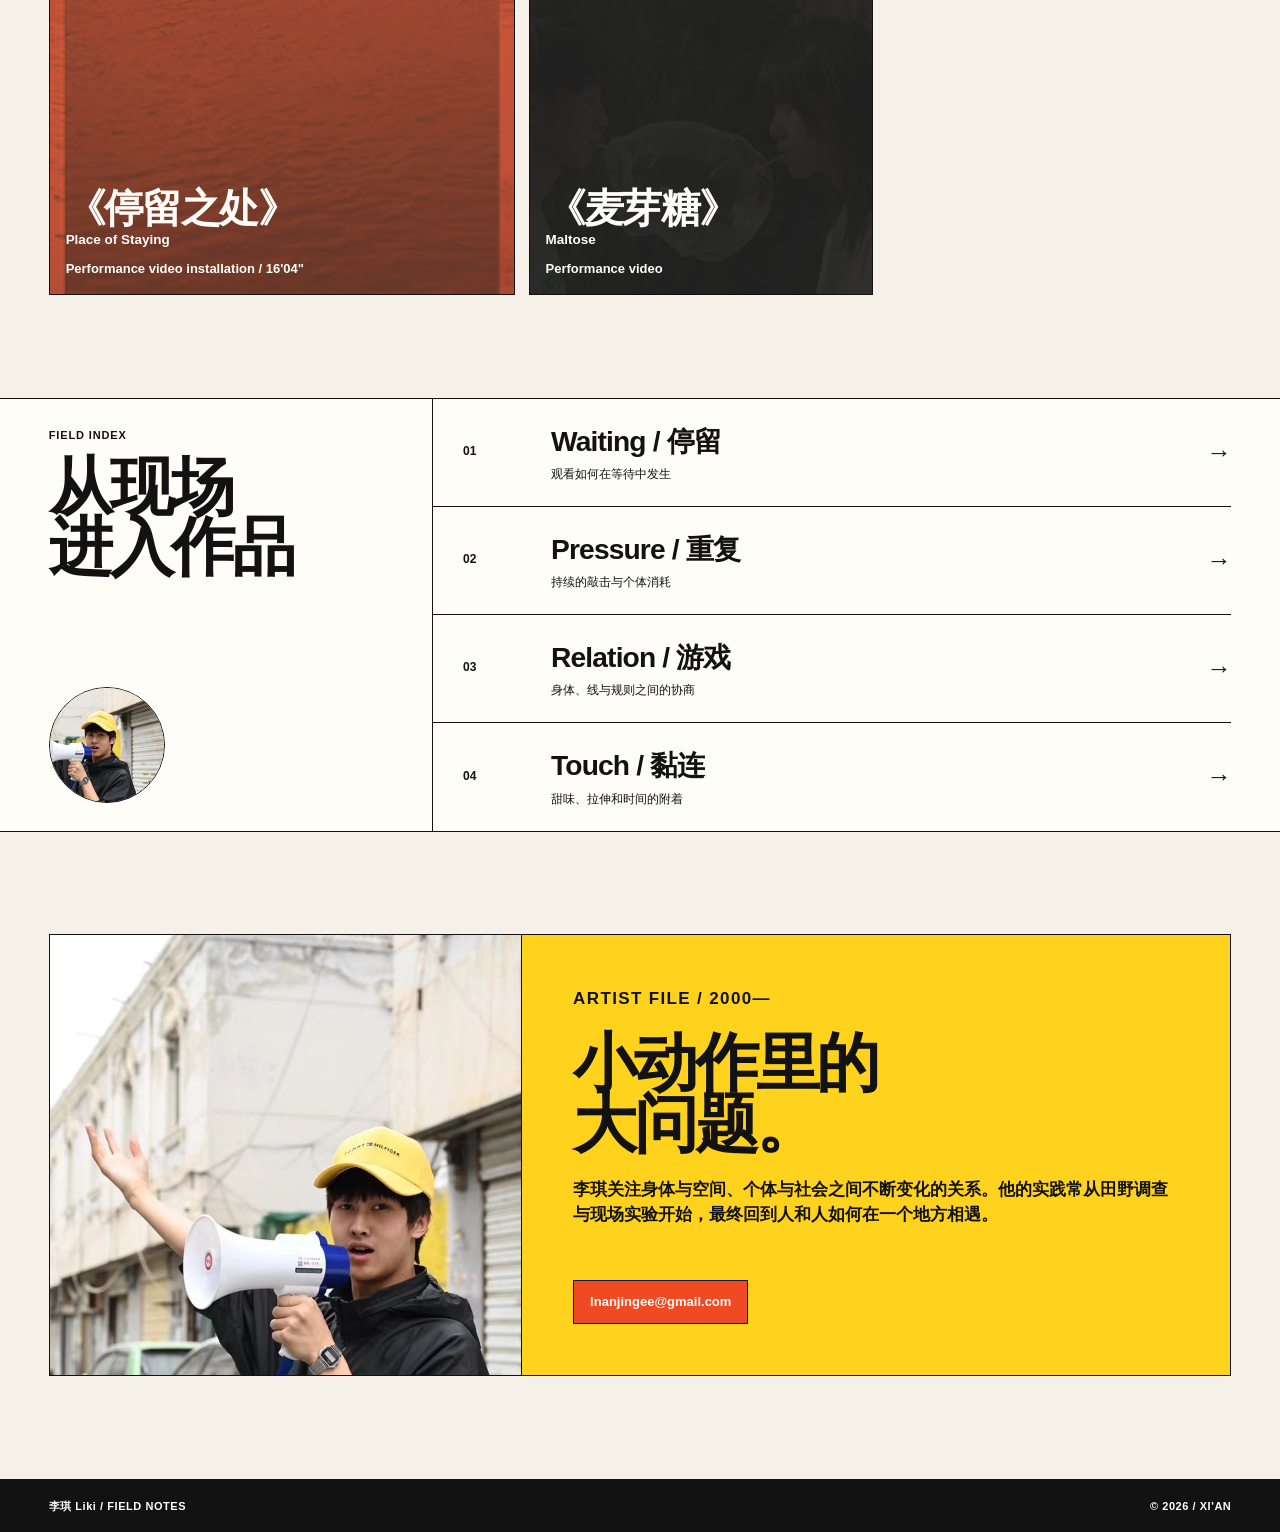
==== commit 2c87f8e2: "Redesign Liki site as action archive" ====
--- a/index.html
+++ b/index.html
@@ -3,134 +3,107 @@
   <head>
     <meta charset="utf-8" />
     <meta name="viewport" content="width=device-width, initial-scale=1" />
-    <meta
-      name="description"
-      content="李琪 Liki, artist working with performance, social art, installation, live art, and moving image."
-    />
-    <title>李琪 Liki</title>
+    <meta name="description" content="李琪 Liki 的行为艺术、社会性艺术、装置与行为影像档案。" />
+    <title>李琪 Liki — Field Notes</title>
     <link rel="stylesheet" href="styles.css" />
   </head>
   <body class="lang-zh">
-    <header class="site-header" data-reveal>
-      <a class="brand" href="index.html" aria-label="李琪 Liki home">
-        <span>李琪</span>
-        <span>Liki</span>
-      </a>
+    <header class="site-header">
+      <a class="brand" href="index.html" aria-label="李琪 Liki 首页"><span>李琪</span><span>Liki</span></a>
       <nav class="nav" aria-label="Primary navigation">
+        <a href="index.html">Index</a>
         <a href="works.html" data-i18n-zh="作品" data-i18n-en="Works">作品</a>
-        <a href="about.html" data-i18n-zh="关于" data-i18n-en="About">关于</a>
-        <a href="mailto:lnanjingee@gmail.com" data-i18n-zh="联系" data-i18n-en="Contact">联系</a>
+        <a href="about.html" data-i18n-zh="档案" data-i18n-en="Bio">档案</a>
+        <a href="#contact" data-i18n-zh="联系" data-i18n-en="Contact">联系</a>
       </nav>
-      <button class="lang-toggle" type="button" aria-label="Switch language">
-        <span data-lang-label>EN</span>
-      </button>
+      <button class="lang-toggle" type="button" aria-label="Switch language"><span data-lang-label>EN</span></button>
     </header>
 
+    <div class="ticker" aria-hidden="true">
+      <div class="ticker-track">LIKI FIELD NOTES / BODY AS METHOD / ACTION AS TRACE / VOICE AS SITE / LIKI FIELD NOTES / BODY AS METHOD / ACTION AS TRACE / VOICE AS SITE /</div>
+    </div>
+
     <main>
-      <section class="hero home-hero">
-        <div class="hero-copy" data-reveal>
-          <p class="eyebrow">Performance / Social Art / Installation / Moving Image</p>
-          <a class="artist-chip" href="about.html" aria-label="About Liki">
-            <img src="assets/artist-avatar.jpg" alt="李琪艺术家头像" />
-            <span>
-              <span class="zh">艺术家 / 身体行动 / 社会现场</span>
-              <span class="en">Artist / Body Action / Social Site</span>
-            </span>
-          </a>
-          <h1>
-            <span class="zh">李琪</span>
-            <span class="roman">Liki</span>
-          </h1>
-          <div class="statement">
-            <p class="zh">以身体、关系与现场作为媒介，在日常秩序的缝隙中制造微小的偏移。</p>
-            <p class="en">Working through body, relation, and site, Liki creates slight displacements inside everyday orders.</p>
+      <section class="cover">
+        <div class="cover-copy" data-reveal>
+          <p class="issue-line"><span>FIELD NOTES / 01</span><span>2026</span></p>
+          <div>
+            <h1><span>李琪</span><span class="roman">Liki</span></h1>
+            <p class="cover-statement zh">以身体、关系与现场为媒介，在日常秩序的缝隙中制造微小而持续的偏移。</p>
+            <p class="cover-statement en">Working through body, relation, and site to make slight, persistent shifts inside everyday orders.</p>
+            <div class="cover-links">
+              <a class="action-link" href="works.html"><span class="zh">进入行动档案 →</span><span class="en">Enter the archive →</span></a>
+              <a class="outline-link" href="about.html"><span class="zh">阅读艺术家档案</span><span class="en">Read artist file</span></a>
+            </div>
           </div>
-          <div class="hero-actions">
-            <a class="text-link" href="works.html">
-              <span class="zh">进入作品</span>
-              <span class="en">Enter works</span>
-            </a>
-            <a class="text-link muted-link" href="about.html">
-              <span class="zh">个人信息</span>
-              <span class="en">Profile</span>
-            </a>
-          </div>
+          <p class="issue-line"><span>PERFORMANCE / SOCIAL ART</span><span>XI'AN / CN</span></p>
         </div>
-        <figure class="hero-image cutout-frame" data-reveal>
-          <img src="assets/artist-portrait.jpg" alt="李琪在社会现场中的艺术家照片" />
-          <figcaption>
-            <span>Field / Voice / Body</span>
-            <span>Artist portrait</span>
-          </figcaption>
+        <figure class="cover-image" data-reveal>
+          <img src="assets/galleries/staying-place/06.jpg" alt="《停留之处》装置现场" />
+          <span class="cover-stamp">BODY<br />ACTION<br />ARCHIVE</span>
+          <figcaption><span>《停留之处》 / 2026</span><span>Installation view</span></figcaption>
         </figure>
       </section>
 
-      <section class="signal-band" aria-label="Artistic signal decoration">
-        <span></span><span></span><span></span><span></span><span></span>
-        <p>VOICE AS SITE / BODY AS METHOD / ACTION AS TRACE</p>
-        <span></span><span></span><span></span><span></span><span></span>
-      </section>
-
-      <section class="works home-selection" aria-labelledby="featured-title">
+      <section class="section" aria-labelledby="featured-title">
         <div class="section-head" data-reveal>
           <div>
-            <p class="eyebrow">Featured Route</p>
-            <h2 id="featured-title">
-              <span class="zh">作品主页顺序</span>
-              <span class="en">Primary Work Order</span>
-            </h2>
+            <p class="section-kicker">Editor's Selection / 04 Works</p>
+            <h2 class="section-title" id="featured-title"><span class="zh">本期 <em>行动</em> 档案</span><span class="en">Selected <em>Actions</em></span></h2>
           </div>
-          <a class="text-link" href="works.html">
-            <span class="zh">查看全部</span>
-            <span class="en">View all</span>
-          </a>
+          <p class="section-intro zh">四个项目从等待、重复、游戏和黏连出发，记录身体如何在具体的社会现场里感知、协商与行动。</p>
+          <p class="section-intro en">Four projects begin with waiting, repetition, play, and stickiness: ways a body senses, negotiates, and acts inside a social site.</p>
         </div>
 
-        <div class="project-grid">
-          <a class="project-card large" href="pages/staying-place.html" data-reveal>
-            <img src="assets/galleries/staying-place/01.jpg" alt="《停留之处》行为影像截图" />
-            <span>01</span>
-            <h3>《停留之处》<small>Place of Staying</small></h3>
-            <p>2026 / Performance video installation / 16'04"</p>
+        <div class="featured-grid">
+          <a class="story-card red" href="pages/staying-place.html" data-reveal data-swap-image="assets/galleries/staying-place/02.jpg">
+            <img src="assets/galleries/staying-place/01.jpg" alt="《停留之处》影像截图" />
+            <div class="story-card-content"><div class="card-top"><span>01 / 2026</span><span>FIELD</span></div><div><h3>《停留之处》<small>Place of Staying</small></h3><p>Performance video installation / 16'04"</p></div></div>
           </a>
-          <a class="project-card" href="pages/forged-through-hardship.html" data-reveal>
-            <img src="assets/galleries/forged-through-hardship/01.jpg" alt="《千锤百炼》行为影像截图" />
-            <span>02</span>
-            <h3>《千锤百炼》<small>Forged Through Hardship</small></h3>
-            <p>2024 / Performance video / 3'19"</p>
+          <a class="story-card blue" href="pages/forged-through-hardship.html" data-reveal data-swap-image="assets/galleries/forged-through-hardship/04.jpg">
+            <img src="assets/galleries/forged-through-hardship/01.jpg" alt="《千锤百炼》影像截图" />
+            <div class="story-card-content"><div class="card-top"><span>02 / 2024</span><span>REPEAT</span></div><div><h3>《千锤百炼》<small>Forged Through Hardship</small></h3><p>Performance video / 3'19"</p></div></div>
           </a>
-          <a class="project-card" href="pages/thread-game.html" data-reveal>
+          <a class="story-card yellow" href="pages/thread-game.html" data-reveal data-swap-image="assets/galleries/thread-game/04.jpg">
             <img src="assets/galleries/thread-game/01.jpg" alt="《翻花绳》行为影像" />
-            <span>03</span>
-            <h3>《翻花绳》<small>Thread Game</small></h3>
-            <p>2025 / Performance video</p>
+            <div class="story-card-content"><div class="card-top"><span>03 / 2025</span><span>PLAY</span></div><div><h3>《翻花绳》<small>Thread Game</small></h3><p>Performance video</p></div></div>
           </a>
-          <a class="project-card" href="pages/maltose.html" data-reveal>
+          <a class="story-card black" href="pages/maltose.html" data-reveal data-swap-image="assets/galleries/maltose/02.jpg">
             <img src="assets/galleries/maltose/01.jpg" alt="《麦芽糖》行为影像" />
-            <span>04</span>
-            <h3>《麦芽糖》<small>Maltose</small></h3>
-            <p>2025 / Performance video</p>
+            <div class="story-card-content"><div class="card-top"><span>04 / 2025</span><span>STICK</span></div><div><h3>《麦芽糖》<small>Maltose</small></h3><p>Performance video</p></div></div>
           </a>
         </div>
       </section>
 
-      <section class="contact" id="contact" aria-labelledby="contact-title">
-        <div data-reveal>
-          <p class="eyebrow">Contact</p>
-          <h2 id="contact-title">
-            <span class="zh">联系 / 项目合作</span>
-            <span class="en">Contact / Projects</span>
-          </h2>
+      <section class="field-index" aria-labelledby="field-index-title">
+        <div class="field-index-inner">
+          <div class="field-index-grid">
+            <div class="field-index-title" data-reveal>
+              <div><p class="section-kicker">Field Index</p><h2 id="field-index-title"><span class="zh">从现场<br />进入作品</span><span class="en">Enter through<br />the site</span></h2></div>
+              <img src="assets/artist-avatar.jpg" alt="李琪头像" />
+            </div>
+            <div class="field-list" data-reveal>
+              <a href="pages/staying-place.html"><span class="number">01</span><span><strong>Waiting / 停留</strong><small>观看如何在等待中发生</small></span><span class="arrow">→</span></a>
+              <a href="pages/forged-through-hardship.html"><span class="number">02</span><span><strong>Pressure / 重复</strong><small>持续的敲击与个体消耗</small></span><span class="arrow">→</span></a>
+              <a href="pages/thread-game.html"><span class="number">03</span><span><strong>Relation / 游戏</strong><small>身体、线与规则之间的协商</small></span><span class="arrow">→</span></a>
+              <a href="pages/maltose.html"><span class="number">04</span><span><strong>Touch / 黏连</strong><small>甜味、拉伸和时间的附着</small></span><span class="arrow">→</span></a>
+            </div>
+          </div>
         </div>
-        <a class="contact-link" href="mailto:lnanjingee@gmail.com" data-reveal>lnanjingee@gmail.com</a>
+      </section>
+
+      <section class="section" id="contact">
+        <div class="artist-note" data-reveal>
+          <img src="assets/artist-field.jpg" alt="李琪在公共空间中的行为艺术现场" />
+          <div class="artist-note-copy">
+            <div><p class="section-kicker">Artist File / 2000—</p><h2><span class="zh">小动作里的<br />大问题。</span><span class="en">Small actions,<br />large questions.</span></h2><p class="zh">李琪关注身体与空间、个体与社会之间不断变化的关系。他的实践常从田野调查与现场实验开始，最终回到人和人如何在一个地方相遇。</p><p class="en">Liki works with the changing relations between body and space, individual and society. His practice often begins with fieldwork and site experiments, then returns to how people meet in a place.</p></div>
+            <a class="action-link" href="mailto:lnanjingee@gmail.com">lnanjingee@gmail.com</a>
+          </div>
+        </div>
       </section>
     </main>
 
-    <footer class="site-footer">
-      <span>李琪 Liki</span>
-      <span>© 2026</span>
-    </footer>
-
+    <footer class="site-footer"><span>李琪 Liki / FIELD NOTES</span><span>© 2026 / XI'AN</span></footer>
     <script src="script.js"></script>
   </body>
 </html>
--- a/styles.css
+++ b/styles.css
@@ -1,1309 +1,327 @@
 :root {
-  color-scheme: light;
-  --paper: #f4f1eb;
-  --ink: #151515;
-  --muted: #68655f;
-  --line: rgba(21, 21, 21, 0.18);
-  --field: #dedbd3;
-  --rust: #8b2f24;
-  --moss: #3f5145;
-  --shadow: 0 24px 60px rgba(24, 22, 19, 0.14);
-  --side: clamp(18px, 4vw, 56px);
-  --max: 1460px;
-}
-
-* {
-  box-sizing: border-box;
-}
-
-html {
-  scroll-behavior: smooth;
-}
-
+  --paper: #f5f1e8;
+  --ink: #121212;
+  --muted: #69645c;
+  --line: #121212;
+  --red: #ef4a24;
+  --blue: #315cff;
+  --yellow: #ffd21e;
+  --green: #45ca65;
+  --white: #fffdf7;
+  --side: clamp(18px, 3.8vw, 58px);
+  --max: 1500px;
+}
+
+* { box-sizing: border-box; }
+html { scroll-behavior: smooth; }
 body {
   margin: 0;
   background: var(--paper);
   color: var(--ink);
-  font-family:
-    "Inter", "Helvetica Neue", Arial, "Noto Sans SC", "Microsoft YaHei",
-    sans-serif;
+  font-family: Arial, "Noto Sans SC", "Microsoft YaHei", sans-serif;
   font-size: 16px;
-  line-height: 1.55;
+  line-height: 1.48;
   letter-spacing: 0;
 }
-
-body::before {
-  position: fixed;
-  inset: 0;
-  z-index: -1;
-  pointer-events: none;
-  content: "";
-  background:
-    linear-gradient(90deg, rgba(21, 21, 21, 0.045) 1px, transparent 1px) 0 0 /
-      17vw 100%,
-    radial-gradient(circle at 50% 0%, rgba(139, 47, 36, 0.08), transparent 40%);
-}
-
-img {
-  display: block;
-  max-width: 100%;
-}
-
-a {
-  color: inherit;
-  text-decoration: none;
-}
-
-button {
-  font: inherit;
-}
+body::selection { background: var(--yellow); color: var(--ink); }
+img { display: block; max-width: 100%; }
+a { color: inherit; text-decoration: none; }
+button { color: inherit; font: inherit; }
+main { overflow: clip; }
 
 .site-header {
-  position: fixed;
+  position: sticky;
   top: 0;
-  left: 0;
-  right: 0;
-  z-index: 10;
+  z-index: 30;
+  display: flex;
+  align-items: center;
+  justify-content: space-between;
+  gap: 18px;
+  min-height: 76px;
+  padding: 12px var(--side);
+  border-bottom: 1px solid var(--ink);
+  background: rgba(245, 241, 232, 0.95);
+  backdrop-filter: blur(12px);
+}
+.brand { display: flex; align-items: baseline; gap: 8px; flex: 0 0 auto; font-size: 19px; font-weight: 800; }
+.brand span:last-child { font-size: 12px; font-weight: 500; letter-spacing: .08em; text-transform: uppercase; }
+.nav { display: flex; align-items: center; gap: 6px; margin-left: auto; }
+.nav a, .lang-toggle {
+  min-height: 38px;
+  padding: 8px 12px;
+  border: 1px solid var(--ink);
+  border-radius: 5px;
+  font-size: 12px;
+  font-weight: 800;
+  letter-spacing: .035em;
+  text-transform: uppercase;
+  transition: transform 170ms ease, box-shadow 170ms ease;
+}
+.nav a:nth-child(1) { background: var(--yellow); }
+.nav a:nth-child(2) { background: var(--blue); color: var(--white); }
+.nav a:nth-child(3) { background: var(--red); color: var(--white); }
+.nav a:nth-child(4) { background: var(--green); }
+.nav a:hover, .nav a:focus-visible, .lang-toggle:hover, .lang-toggle:focus-visible { transform: translate(-2px, -2px); box-shadow: 3px 3px 0 var(--ink); }
+.lang-toggle { flex: 0 0 auto; background: var(--white); cursor: pointer; }
+
+.ticker { overflow: hidden; border-bottom: 1px solid var(--ink); background: var(--ink); color: var(--white); white-space: nowrap; }
+.ticker-track { display: inline-flex; min-width: max-content; gap: 36px; padding: 7px 0; font-size: 11px; font-weight: 700; letter-spacing: .11em; animation: marquee 28s linear infinite; }
+@keyframes marquee { to { transform: translateX(-50%); } }
+
+.cover {
   display: grid;
-  grid-template-columns: auto 1fr auto;
-  gap: 24px;
-  align-items: center;
-  min-height: 72px;
-  padding: 14px var(--side);
-  border-bottom: 1px solid var(--line);
-  background: rgba(244, 241, 235, 0.78);
-  backdrop-filter: blur(18px);
-}
-
-.brand {
-  display: flex;
-  gap: 10px;
-  align-items: baseline;
-  font-size: 19px;
-  font-weight: 520;
-}
-
-.brand span:last-child {
-  color: var(--muted);
-  font-size: 14px;
-  text-transform: uppercase;
-}
-
-.nav {
-  display: flex;
-  justify-content: center;
-  gap: clamp(14px, 3vw, 38px);
-  color: var(--muted);
-  font-size: 13px;
-}
-
-.nav a,
-.lang-toggle {
-  transition:
-    color 180ms ease,
-    border-color 180ms ease,
-    background 180ms ease;
-}
-
-.nav a:hover,
-.nav a:focus-visible {
-  color: var(--ink);
-}
-
-.lang-toggle {
-  display: grid;
-  place-items: center;
-  width: 42px;
-  height: 42px;
-  border: 1px solid var(--line);
-  border-radius: 50%;
-  background: transparent;
-  color: var(--ink);
-  cursor: pointer;
-}
-
-.lang-toggle:hover,
-.lang-toggle:focus-visible {
-  border-color: var(--ink);
-  background: rgba(21, 21, 21, 0.06);
-}
-
-main {
-  overflow: hidden;
-}
-
-.hero {
-  display: grid;
-  grid-template-columns: minmax(0, 0.9fr) minmax(320px, 0.72fr);
-  gap: clamp(34px, 7vw, 110px);
-  align-items: end;
-  min-height: 100vh;
-  max-width: var(--max);
-  margin: 0 auto;
-  padding: 112px var(--side) 52px;
-}
-
-.hero-copy {
-  padding-bottom: 8vh;
-}
-
-.eyebrow {
-  margin: 0 0 18px;
-  color: var(--muted);
-  font-size: 12px;
-  font-weight: 560;
-  text-transform: uppercase;
-}
-
-h1,
-h2,
-h3,
-p {
-  margin-top: 0;
-}
-
-h1 {
-  margin-bottom: 30px;
-  font-size: clamp(76px, 15vw, 228px);
-  font-weight: 430;
-  line-height: 0.82;
-}
-
-h1 span {
-  display: block;
-}
-
-h1 .roman {
-  color: transparent;
-  -webkit-text-stroke: 1px var(--ink);
-}
-
-.statement {
-  display: grid;
-  grid-template-columns: minmax(0, 1fr) minmax(0, 1fr);
-  gap: 24px;
-  max-width: 720px;
-  border-top: 1px solid var(--ink);
-  padding-top: 20px;
-}
-
-.statement p {
-  margin-bottom: 0;
-  color: var(--muted);
-  font-size: clamp(17px, 2vw, 24px);
-  line-height: 1.35;
-}
-
-.hero-image {
-  margin: 0;
-}
-
-.hero-image img {
-  width: 100%;
-  height: min(70vh, 760px);
-  object-fit: cover;
-  filter: grayscale(18%) contrast(1.02);
-  box-shadow: var(--shadow);
-}
-
-.hero-image figcaption {
-  display: flex;
-  justify-content: space-between;
-  gap: 20px;
-  padding-top: 12px;
-  color: var(--muted);
-  font-size: 12px;
-  text-transform: uppercase;
-}
-
-.band {
-  border-top: 1px solid var(--line);
-  border-bottom: 1px solid var(--line);
-  background: rgba(222, 219, 211, 0.5);
-}
-
-.intro,
-.works,
-.archive,
-.practice,
-.bio,
-.contact {
-  padding: clamp(70px, 10vw, 138px) var(--side);
-}
-
-.intro,
-.works,
-.archive,
-.practice,
-.bio,
-.contact,
-.site-footer {
-  max-width: var(--max);
-  margin: 0 auto;
-}
-
-.section-label {
-  display: flex;
-  justify-content: space-between;
-  gap: 24px;
-  margin-bottom: clamp(28px, 5vw, 64px);
-  color: var(--muted);
-  font-size: 12px;
-  text-transform: uppercase;
-}
-
-.intro-grid,
-.practice-content,
-.bio-grid {
-  display: grid;
-  grid-template-columns: minmax(0, 0.9fr) minmax(0, 1fr);
-  gap: clamp(28px, 8vw, 126px);
-}
-
-.intro h2,
-.practice h2 {
-  margin-bottom: 0;
-  font-size: clamp(32px, 5vw, 76px);
-  font-weight: 430;
-  line-height: 1.04;
-}
-
-.intro h2 span,
-.practice h2 span {
-  display: block;
-}
-
-.intro-text {
-  columns: 2;
-  column-gap: 30px;
-  color: var(--muted);
-  font-size: clamp(17px, 1.5vw, 21px);
-}
-
-.intro-text p {
-  break-inside: avoid;
-}
-
-.section-head {
-  display: flex;
-  justify-content: space-between;
-  gap: 28px;
-  align-items: end;
-  margin-bottom: clamp(30px, 6vw, 74px);
-}
-
-.section-head h2,
-.contact h2,
-.bio h2 {
-  margin-bottom: 0;
-  font-size: clamp(40px, 7vw, 104px);
-  font-weight: 430;
-  line-height: 0.95;
-}
-
-.section-head h2 span,
-.contact h2 span,
-.bio h2 span {
-  display: block;
-}
-
-.section-note {
-  margin-bottom: 8px;
-  color: var(--muted);
-  font-size: 13px;
-  text-align: right;
-}
-
-.work-list {
-  display: grid;
-  gap: 1px;
-  background: var(--line);
-  border-top: 1px solid var(--line);
-  border-bottom: 1px solid var(--line);
-}
-
-.work {
-  display: grid;
-  grid-template-columns: minmax(260px, 0.95fr) minmax(0, 1fr);
-  gap: clamp(22px, 5vw, 86px);
-  align-items: stretch;
-  background: var(--paper);
-  padding: clamp(20px, 3vw, 38px) 0;
-}
-
-.feature-work {
-  grid-template-columns: minmax(280px, 1.15fr) minmax(0, 0.8fr);
-}
-
-.work-media {
-  position: relative;
-  display: block;
-  overflow: hidden;
-  min-height: 320px;
-  background: var(--field);
-}
-
-.work-media::after {
-  position: absolute;
-  inset: 0;
-  content: "";
-  border: 1px solid rgba(21, 21, 21, 0.1);
-  pointer-events: none;
-}
-
-.work-media img {
-  width: 100%;
-  height: 100%;
-  min-height: 320px;
-  object-fit: cover;
-  filter: grayscale(30%) contrast(1.06);
-  transition:
-    transform 700ms ease,
-    filter 700ms ease;
-}
-
-.work-media:hover img,
-.work-media:focus-visible img {
-  transform: scale(1.025);
-  filter: grayscale(0%) contrast(1.02);
-}
-
-.work-info {
-  display: flex;
-  flex-direction: column;
-  justify-content: flex-end;
-  min-height: 320px;
-  padding: 0 clamp(0px, 2vw, 34px) 0 0;
-}
-
-.work-index,
-.meta {
-  color: var(--muted);
-  font-size: 12px;
-  text-transform: uppercase;
-}
-
-.work-index {
-  margin-bottom: auto;
-}
-
-.work h3 {
-  margin-bottom: 16px;
-  font-size: clamp(27px, 4vw, 58px);
-  font-weight: 430;
-  line-height: 1.02;
-}
-
-.work h3 span {
-  display: block;
-  color: var(--muted);
-  font-size: 0.42em;
-  line-height: 1.3;
-}
-
-.work-info p:not(.work-index):not(.meta) {
-  max-width: 620px;
-  margin-bottom: 10px;
-  color: var(--muted);
-}
-
-.archive-grid {
-  display: grid;
-  grid-template-columns: repeat(4, minmax(0, 1fr));
-  gap: 18px;
-}
-
-.archive article {
-  border: 1px solid var(--line);
-  background: rgba(244, 241, 235, 0.48);
-}
-
-.archive img {
-  width: 100%;
-  aspect-ratio: 4 / 5;
-  object-fit: cover;
-  filter: grayscale(35%);
-}
-
-.archive h3,
-.archive p {
-  padding: 0 14px;
-}
-
-.archive h3 {
-  margin: 14px 0 6px;
-  font-size: 16px;
-  font-weight: 520;
-}
-
-.archive p {
-  margin-bottom: 16px;
-  color: var(--muted);
-  font-size: 12px;
-}
-
-.method-grid {
-  display: grid;
-  gap: 1px;
-  background: var(--line);
-}
-
-.method-grid article {
-  min-height: 180px;
-  padding: 22px;
-  background: var(--paper);
-}
-
-.method-grid span {
-  display: block;
-  margin-bottom: 46px;
-  color: var(--rust);
-  font-size: 12px;
-  font-weight: 650;
-  text-transform: uppercase;
-}
-
-.method-grid p {
-  color: var(--muted);
-}
-
-.bio-grid {
-  color: var(--muted);
-  font-size: clamp(18px, 2vw, 28px);
-  line-height: 1.35;
-}
-
-.artist-profile {
-  display: grid;
-  grid-template-columns: minmax(280px, 0.72fr) minmax(0, 1fr);
-  gap: clamp(28px, 7vw, 96px);
-  align-items: end;
-  padding: clamp(44px, 8vw, 96px) var(--side);
-}
-
-.profile-image {
-  position: relative;
-  margin: 0;
-}
-
-.profile-image::before {
-  position: absolute;
-  top: -18px;
-  right: -18px;
-  width: 70px;
-  height: 70px;
-  border-top: 1px solid var(--rust);
-  border-right: 1px solid var(--rust);
-  content: "";
-}
-
-.profile-image img {
-  width: 100%;
-  aspect-ratio: 4 / 5;
-  object-fit: cover;
-  clip-path: polygon(0 0, 100% 3%, 96% 100%, 0 96%);
-  filter: saturate(0.72) contrast(1.06);
-}
-
-.profile-image figcaption {
-  margin-top: 10px;
-  color: var(--muted);
-  font-size: 11px;
-  text-transform: uppercase;
-}
-
-.profile-copy {
-  color: var(--muted);
-  font-size: clamp(17px, 1.65vw, 23px);
-  line-height: 1.48;
-}
-
-.profile-copy p {
-  margin-bottom: 18px;
-}
-
-.contact {
-  display: grid;
-  grid-template-columns: minmax(0, 1fr) auto;
-  gap: clamp(28px, 5vw, 72px);
-  align-items: end;
-  border-top: 1px solid var(--line);
-}
-
-.contact-link {
-  align-self: center;
+  grid-template-columns: minmax(0, 1fr) minmax(340px, .82fr);
+  min-height: calc(100svh - 116px);
   border-bottom: 1px solid var(--ink);
-  font-size: clamp(20px, 3vw, 44px);
-  line-height: 1.1;
-}
-
-.contact-note {
-  grid-column: 1 / -1;
-  margin: 0;
-  color: var(--muted);
-  font-size: 13px;
-}
-
-.site-footer {
-  display: flex;
-  justify-content: space-between;
-  gap: 24px;
-  padding: 24px var(--side) 38px;
-  color: var(--muted);
-  font-size: 12px;
-  text-transform: uppercase;
-}
-
-.home-hero {
-  min-height: 92vh;
-}
-
-.hero-actions {
-  display: flex;
-  flex-wrap: wrap;
-  gap: 18px;
-  margin-top: 34px;
-}
-
-.artist-chip {
-  display: inline-flex;
-  gap: 14px;
-  align-items: center;
-  margin-bottom: 28px;
-  color: var(--muted);
-  font-size: 11px;
-  text-transform: uppercase;
-}
-
-.artist-chip img {
-  width: 58px;
-  height: 58px;
-  border: 1px solid var(--line);
-  border-radius: 50%;
-  object-fit: cover;
-  filter: saturate(0.82) contrast(1.08);
-}
-
-.artist-chip span span {
-  display: block;
-}
-
-.text-link {
+}
+.cover-copy { position: relative; display: flex; flex-direction: column; justify-content: space-between; padding: clamp(32px, 5vw, 76px) var(--side) 28px; }
+.issue-line, .section-kicker, .path, .meta-label { margin: 0; font-size: 11px; font-weight: 800; letter-spacing: .08em; text-transform: uppercase; }
+.issue-line { display: flex; justify-content: space-between; gap: 12px; }
+.cover h1 { max-width: 820px; margin: auto 0 26px; font-size: clamp(82px, 15vw, 220px); line-height: .72; font-weight: 800; letter-spacing: -.05em; }
+.cover h1 span { display: block; }
+.cover h1 .roman { color: var(--blue); font-size: .56em; letter-spacing: -.07em; }
+.cover-statement { max-width: 510px; margin: 0; font-size: clamp(17px, 2vw, 25px); font-weight: 600; line-height: 1.35; }
+.cover-links { display: flex; flex-wrap: wrap; gap: 10px; margin-top: 32px; }
+.action-link, .outline-link {
   display: inline-flex;
   align-items: center;
-  min-height: 42px;
-  border-bottom: 1px solid var(--ink);
+  min-height: 44px;
+  padding: 10px 16px;
+  border: 1px solid var(--ink);
+  font-size: 13px;
+  font-weight: 800;
+  transition: transform 180ms ease, box-shadow 180ms ease;
+}
+.action-link { background: var(--red); color: var(--white); }
+.outline-link { background: var(--white); }
+.action-link:hover, .outline-link:hover, .action-link:focus-visible, .outline-link:focus-visible { transform: translate(-3px, -3px); box-shadow: 4px 4px 0 var(--ink); }
+.cover-image { position: relative; min-height: 500px; margin: 0; border-left: 1px solid var(--ink); background: var(--blue); }
+.cover-image img { width: 100%; height: 100%; object-fit: cover; filter: saturate(.9) contrast(1.06); }
+.cover-image figcaption { position: absolute; right: 18px; bottom: 16px; left: 18px; display: flex; justify-content: space-between; gap: 12px; color: var(--white); font-size: 11px; font-weight: 800; letter-spacing: .08em; text-shadow: 0 1px 3px #000; }
+.cover-stamp { position: absolute; top: 22px; right: 22px; display: grid; place-items: center; width: 88px; aspect-ratio: 1; border: 1px solid var(--ink); border-radius: 50%; background: var(--yellow); color: var(--ink); font-size: 11px; font-weight: 800; line-height: 1.1; text-align: center; transform: rotate(12deg); }
+
+.section { max-width: var(--max); margin: 0 auto; padding: clamp(54px, 8vw, 130px) var(--side); }
+.section-head { display: flex; align-items: end; justify-content: space-between; gap: 24px; margin-bottom: 30px; }
+.section-title { max-width: 800px; margin: 10px 0 0; font-size: clamp(38px, 6vw, 86px); line-height: .93; letter-spacing: -.045em; }
+.section-title em { color: var(--red); font-style: normal; }
+.section-intro { max-width: 440px; margin: 0; color: var(--muted); font-size: 15px; }
+
+.featured-grid { display: grid; grid-template-columns: 1.15fr .85fr .85fr; gap: 14px; }
+.story-card {
+  position: relative;
+  display: flex;
+  min-height: 380px;
+  overflow: hidden;
+  border: 1px solid var(--ink);
+  background: var(--card-color, var(--white));
   color: var(--ink);
-  font-size: 13px;
-  font-weight: 620;
-  text-transform: uppercase;
-}
-
-.muted-link {
-  color: var(--muted);
-  border-color: var(--line);
-}
-
-.cutout-frame {
-  clip-path: polygon(0 3%, 100% 0, 100% 94%, 92% 100%, 0 98%);
-}
-
-.cutout-frame img,
-.project-card img,
-.gallery-strip img {
-  filter: saturate(0.72) contrast(1.08) brightness(0.96);
-}
-
-.signal-band {
-  display: grid;
-  grid-template-columns: repeat(5, minmax(8px, 1fr)) auto repeat(5, minmax(8px, 1fr));
-  gap: 9px;
-  align-items: center;
-  max-width: var(--max);
-  margin: 0 auto;
-  padding: 18px var(--side);
-  border-top: 1px solid var(--line);
-  border-bottom: 1px solid var(--line);
-  color: var(--muted);
-}
-
-.signal-band span {
-  display: block;
-  height: 1px;
-  background: var(--line);
-}
-
-.signal-band span:nth-child(2),
-.signal-band span:nth-child(10) {
-  height: 18px;
-  background: var(--rust);
-}
-
-.signal-band span:nth-child(4),
-.signal-band span:nth-child(8) {
-  height: 34px;
-  background: var(--moss);
-}
-
-.signal-band p {
-  margin: 0;
-  white-space: nowrap;
-  font-size: 11px;
-  text-transform: uppercase;
-}
-
-.page-shell {
-  max-width: var(--max);
-  margin: 0 auto;
-  padding: 126px var(--side) 72px;
-}
-
-.page-title {
-  display: grid;
-  grid-template-columns: minmax(0, 1.1fr) minmax(280px, 0.7fr);
-  gap: clamp(26px, 7vw, 110px);
-  align-items: end;
-  margin-bottom: clamp(54px, 8vw, 104px);
-}
-
-.page-title h1 {
-  grid-column: 1;
-  margin: 0;
-  font-size: clamp(62px, 12vw, 170px);
-}
-
-.page-title > p:not(.path) {
-  grid-column: 2;
-  margin-bottom: 16px;
-  color: var(--muted);
-  font-size: clamp(16px, 1.5vw, 21px);
-}
-
-.path {
-  grid-column: 1 / -1;
-  margin: 0 0 8px;
-  color: var(--muted);
-  font-size: 12px;
-  text-transform: uppercase;
-}
-
-.project-grid {
-  display: grid;
-  grid-template-columns: repeat(4, minmax(0, 1fr));
-  gap: 1px;
-  background: var(--line);
-  border: 1px solid var(--line);
-}
-
-.project-card {
-  display: grid;
-  grid-template-rows: auto auto 1fr auto;
-  min-height: 430px;
-  padding: 14px;
-  background: var(--paper);
-  transition:
-    background 180ms ease,
-    color 180ms ease;
-}
-
-.project-card.large {
-  grid-column: span 2;
-}
-
-.project-card:hover,
-.project-card:focus-visible {
-  background: var(--ink);
-  color: var(--paper);
-}
-
-.project-card img {
-  width: 100%;
-  aspect-ratio: 4 / 3;
-  object-fit: cover;
-  margin-bottom: 24px;
-  background: var(--field);
-}
-
-.project-card.large img {
-  aspect-ratio: 16 / 9;
-}
-
-.project-card > span {
-  color: var(--muted);
-  font-size: 12px;
-}
-
-.project-card h3 {
-  align-self: end;
-  margin: 38px 0 12px;
-  font-size: clamp(24px, 3vw, 44px);
-  font-weight: 430;
-  line-height: 1.05;
-}
-
-.project-card h3 small {
-  display: block;
-  margin-top: 6px;
-  color: var(--muted);
-  font-size: 0.42em;
-  line-height: 1.25;
-}
-
-.project-card p {
-  margin: 0;
-  color: var(--muted);
-  font-size: 12px;
-  text-transform: uppercase;
-}
-
-.project-card:hover h3 small,
-.project-card:hover p,
-.project-card:hover > span {
-  color: rgba(244, 241, 235, 0.68);
-}
-
-.muted-card {
-  cursor: default;
-}
-
-.about-block {
-  margin-left: calc(var(--side) * -1);
-  margin-right: calc(var(--side) * -1);
-}
-
-.profile-grid {
-  display: grid;
-  grid-template-columns: minmax(0, 0.75fr) minmax(0, 1fr);
-  gap: 1px;
-  margin: clamp(48px, 7vw, 94px) 0;
-  background: var(--line);
-  border: 1px solid var(--line);
-}
-
-.profile-drawer {
-  max-width: 860px;
-  margin: clamp(34px, 6vw, 76px) 0;
-}
-
-.profile-drawer details {
-  border-top: 1px solid var(--line);
-  border-bottom: 1px solid var(--line);
-}
-
-.profile-drawer summary {
-  display: inline-flex;
-  gap: 12px;
-  align-items: center;
-  min-height: 52px;
-  color: var(--muted);
-  cursor: pointer;
-  font-size: 13px;
-  list-style: none;
-  text-transform: uppercase;
-}
-
-.profile-drawer summary::-webkit-details-marker {
-  display: none;
-}
-
-.info-icon {
-  display: grid;
-  place-items: center;
-  width: 30px;
-  height: 30px;
-  border: 1px solid var(--line);
-  border-radius: 50%;
-  color: var(--ink);
-  font-size: 15px;
-  font-style: italic;
-  line-height: 1;
-  text-transform: none;
-}
-
-.profile-drawer details[open] .info-icon {
-  background: var(--ink);
-  color: var(--paper);
-}
-
-.profile-drawer .profile-panel {
-  border-top: 1px solid var(--line);
-  padding-left: 0;
-  padding-right: 0;
-}
-
-.project-history {
-  max-width: 980px;
-  margin: 0 0 clamp(64px, 9vw, 120px);
-  border-top: 1px solid var(--line);
-  border-bottom: 1px solid var(--line);
-}
-
-.project-history summary {
-  display: inline-flex;
-  gap: 14px;
-  align-items: center;
-  min-height: 60px;
-  color: var(--muted);
-  cursor: pointer;
-  font-size: 13px;
-  list-style: none;
-  text-transform: uppercase;
-}
-
-.project-history summary::-webkit-details-marker {
-  display: none;
-}
-
-.history-mark {
-  display: grid;
-  place-items: center;
-  width: 30px;
-  height: 30px;
-  border: 1px solid var(--line);
-  border-radius: 50%;
-  color: var(--ink);
-}
-
-.project-history details[open] .history-mark {
-  background: var(--ink);
-  color: var(--paper);
-}
-
-.project-history ol {
-  display: grid;
-  gap: 1px;
-  margin: 0;
-  padding: 0 0 26px;
-  background: var(--line);
-  list-style: none;
-}
-
-.project-history li {
-  display: grid;
-  grid-template-columns: 120px 1fr;
-  gap: 20px;
-  padding: 16px 0;
-  background: var(--paper);
-}
-
-.project-history time {
-  color: var(--muted);
-  font-size: 12px;
-}
-
-.profile-panel {
-  background: var(--paper);
-  padding: clamp(22px, 4vw, 44px);
-}
-
-.profile-panel h2 {
-  margin-bottom: 34px;
-  font-size: clamp(28px, 4vw, 54px);
-  font-weight: 430;
-}
-
-.profile-panel dl {
-  display: grid;
-  gap: 1px;
-  margin: 0;
-  background: var(--line);
-}
-
-.profile-panel dl div {
-  display: grid;
-  grid-template-columns: 110px 1fr;
-  gap: 18px;
-  padding: 16px 0;
-  background: var(--paper);
-}
-
-.profile-panel dt,
-.cv-list time {
-  color: var(--muted);
-  font-size: 12px;
-  text-transform: uppercase;
-}
-
-.profile-panel dd {
-  margin: 0;
-}
-
-.cv-list {
-  display: grid;
-  gap: 18px;
-  margin: 0;
-  padding: 0;
-  list-style: none;
-}
-
-.cv-list li {
-  display: grid;
-  grid-template-columns: 90px 1fr;
-  gap: 20px;
-  border-top: 1px solid var(--line);
-  padding-top: 18px;
-}
-
-.project-page {
-  padding-bottom: 0;
-}
-
-.project-hero {
-  display: grid;
-  grid-template-columns: minmax(0, 1fr) minmax(280px, 0.72fr);
-  gap: clamp(30px, 7vw, 110px);
-  align-items: end;
-  margin-bottom: clamp(38px, 6vw, 72px);
-}
-
-.project-hero .path {
-  grid-column: 1 / -1;
-}
-
-.project-hero h1 {
-  margin: 0;
-  font-size: clamp(48px, 8vw, 118px);
-  line-height: 0.96;
-}
-
-.project-hero h1 span {
-  display: block;
-  margin-top: 10px;
-  color: var(--muted);
-  font-size: 0.25em;
-  line-height: 1.25;
-  text-transform: uppercase;
-}
-
-.project-meta {
-  display: grid;
-  gap: 1px;
-  margin: 0;
-  background: var(--line);
-  border-top: 1px solid var(--line);
-  border-bottom: 1px solid var(--line);
-}
-
-.project-meta div {
-  display: grid;
-  grid-template-columns: 95px 1fr;
-  gap: 18px;
-  padding: 14px 0;
-  background: var(--paper);
-}
-
-.project-meta dt {
-  color: var(--muted);
-  font-size: 12px;
-  text-transform: uppercase;
-}
-
-.project-meta dd {
-  margin: 0;
-}
-
-.gallery-module {
-  margin-left: calc(var(--side) * -1);
-  margin-right: calc(var(--side) * -1);
-  padding: 22px var(--side) 34px;
-  border-top: 1px solid var(--line);
-  border-bottom: 1px solid var(--line);
-  background: rgba(222, 219, 211, 0.5);
-}
-
-.gallery-hint {
-  margin-bottom: 14px;
-  color: var(--muted);
-  font-size: 12px;
-  text-transform: uppercase;
-}
-
-.gallery-strip {
-  display: grid;
-  grid-auto-flow: column;
-  grid-auto-columns: minmax(320px, 72vw);
-  gap: 16px;
-  overflow-x: auto;
-  overscroll-behavior-inline: contain;
-  scroll-snap-type: x mandatory;
-  padding-bottom: 16px;
-}
-
-.gallery-strip figure {
-  margin: 0;
-  scroll-snap-align: start;
-}
-
-.gallery-strip img {
-  width: 100%;
-  height: min(62vh, 620px);
-  object-fit: cover;
-  background: var(--field);
-}
-
-.gallery-strip .wide {
-  grid-column: span 1;
-}
-
-.gallery-strip .portrait img {
-  object-position: center top;
-}
-
-.gallery-strip figcaption {
-  margin-top: 10px;
-  color: var(--muted);
-  font-size: 12px;
-  text-transform: uppercase;
-}
-
-.project-text {
-  display: grid;
-  grid-template-columns: minmax(0, 0.72fr) minmax(0, 1fr);
-  gap: clamp(28px, 8vw, 120px);
-  padding: clamp(54px, 8vw, 110px) 0;
-}
-
-.project-text article {
-  grid-column: 2;
-}
-
-.project-text h2 {
-  margin-bottom: 24px;
-  color: var(--rust);
-  font-size: 12px;
-  text-transform: uppercase;
-}
-
-.project-text p {
-  color: var(--muted);
-  font-size: clamp(17px, 1.6vw, 22px);
-}
-
-.detail-nav {
-  display: flex;
-  justify-content: space-between;
-  gap: 20px;
-  margin-left: calc(var(--side) * -1);
-  margin-right: calc(var(--side) * -1);
-  padding: 24px var(--side) 38px;
-  border-top: 1px solid var(--line);
-  color: var(--muted);
-  font-size: 13px;
-  text-transform: uppercase;
-}
-
-.detail-nav a:hover {
-  color: var(--ink);
-}
-
-[data-reveal] {
-  opacity: 1;
-  transform: translateY(0);
-  transition:
-    opacity 700ms ease,
-    transform 700ms ease;
-}
-
-[data-reveal].is-visible {
-  opacity: 1;
-  transform: translateY(0);
-}
-
-body.lang-en .zh,
-body.lang-zh .en {
-  display: none;
-}
-
-body.lang-zh .zh,
-body.lang-en .en {
-  display: block;
-}
-
-@media (prefers-reduced-motion: reduce) {
-  html {
-    scroll-behavior: auto;
-  }
-
-  *,
-  *::before,
-  *::after {
-    transition-duration: 0.01ms !important;
-    animation-duration: 0.01ms !important;
-  }
-}
-
+  transition: transform 220ms ease, box-shadow 220ms ease;
+}
+.story-card:first-child { grid-row: span 2; min-height: 774px; }
+.story-card:hover, .story-card:focus-visible { transform: translate(-5px, -5px); box-shadow: 7px 7px 0 var(--ink); }
+.story-card img { position: absolute; inset: 0; width: 100%; height: 100%; object-fit: cover; mix-blend-mode: multiply; transition: opacity 260ms ease, transform 500ms ease; }
+.story-card:hover img { transform: scale(1.04); }
+.story-card-content { position: relative; z-index: 1; display: flex; flex: 1; flex-direction: column; justify-content: space-between; padding: 16px; background: rgba(255, 253, 247, .12); }
+.card-top { display: flex; align-items: center; justify-content: space-between; gap: 10px; font-size: 11px; font-weight: 800; letter-spacing: .07em; }
+.card-top span:last-child { padding: 4px 6px; border: 1px solid currentColor; background: var(--white); }
+.story-card h3 { max-width: 500px; margin: 0; font-size: clamp(28px, 3.1vw, 54px); line-height: .95; letter-spacing: -.04em; }
+.story-card h3 small { display: block; margin-top: 7px; font-size: .34em; font-weight: 600; letter-spacing: 0; }
+.story-card p { max-width: 430px; margin: 12px 0 0; font-size: 13px; font-weight: 700; }
+.story-card.red { --card-color: var(--red); color: var(--white); }
+.story-card.red .card-top span:last-child { color: var(--ink); }
+.story-card.blue { --card-color: var(--blue); color: var(--white); }
+.story-card.blue .card-top span:last-child { color: var(--ink); }
+.story-card.yellow { --card-color: var(--yellow); }
+.story-card.black { --card-color: var(--ink); color: var(--white); }
+.story-card.black .card-top span:last-child { color: var(--ink); }
+
+.field-index { border-top: 1px solid var(--ink); border-bottom: 1px solid var(--ink); background: var(--white); }
+.field-index-inner { max-width: var(--max); margin: 0 auto; padding: 0 var(--side); }
+.field-index-grid { display: grid; grid-template-columns: .65fr 1.35fr; }
+.field-index-title { display: flex; flex-direction: column; justify-content: space-between; min-height: 430px; padding: 28px 28px 28px 0; border-right: 1px solid var(--ink); }
+.field-index-title h2 { margin: 14px 0 0; font-size: clamp(42px, 5vw, 80px); line-height: .94; letter-spacing: -.045em; }
+.field-index-title img { width: 116px; aspect-ratio: 1; border: 1px solid var(--ink); border-radius: 50%; object-fit: cover; }
+.field-list { display: grid; }
+.field-list a { display: grid; grid-template-columns: 70px 1fr auto; gap: 18px; align-items: center; min-height: 108px; padding: 18px 0 18px 30px; border-bottom: 1px solid var(--ink); font-weight: 800; transition: background 160ms ease, padding-left 160ms ease; }
+.field-list a:last-child { border-bottom: 0; }
+.field-list a:hover, .field-list a:focus-visible { padding-left: 42px; background: var(--yellow); }
+.field-list .number { font-size: 12px; }
+.field-list strong { font-size: clamp(21px, 2.2vw, 34px); letter-spacing: -.03em; }
+.field-list small { display: block; margin-top: 4px; font-size: 12px; font-weight: 500; }
+.field-list .arrow { font-size: 25px; }
+
+.artist-note { display: grid; grid-template-columns: .8fr 1.2fr; border: 1px solid var(--ink); background: var(--yellow); }
+.artist-note img { width: 100%; height: 100%; min-height: 440px; object-fit: cover; border-right: 1px solid var(--ink); }
+.artist-note-copy { display: flex; flex-direction: column; justify-content: space-between; padding: clamp(26px, 4vw, 62px); }
+.artist-note h2 { max-width: 700px; margin: 22px 0; font-size: clamp(35px, 5vw, 74px); line-height: .95; letter-spacing: -.05em; }
+.artist-note p { max-width: 610px; margin: 0; font-size: 17px; font-weight: 600; }
+.artist-note .action-link { align-self: flex-start; margin-top: 34px; }
+
+.site-footer { display: flex; justify-content: space-between; gap: 22px; padding: 18px var(--side); border-top: 1px solid var(--ink); background: var(--ink); color: var(--white); font-size: 11px; font-weight: 700; letter-spacing: .05em; }
+
+.page-shell { max-width: var(--max); margin: 0 auto; padding: clamp(38px, 6vw, 86px) var(--side) clamp(70px, 10vw, 140px); }
+.archive-intro { display: grid; grid-template-columns: 1.3fr .7fr; gap: 26px; align-items: end; padding-bottom: 48px; border-bottom: 1px solid var(--ink); }
+.archive-intro h1, .file-heading h1 { margin: 14px 0 0; font-size: clamp(60px, 10vw, 145px); line-height: .78; letter-spacing: -.065em; }
+.archive-intro h1 span, .file-heading h1 span { display: block; color: var(--blue); font-size: .38em; letter-spacing: -.045em; }
+.archive-intro p:last-child { max-width: 380px; margin: 0 0 7px; font-size: 16px; font-weight: 600; }
+.archive-controls { display: flex; flex-wrap: wrap; gap: 8px; margin: 36px 0 22px; }
+.archive-filter { padding: 8px 12px; border: 1px solid var(--ink); border-radius: 999px; background: var(--white); font-size: 12px; font-weight: 800; cursor: pointer; }
+.archive-filter[aria-pressed="true"] { background: var(--ink); color: var(--white); }
+.archive-count { margin-left: auto; align-self: center; color: var(--muted); font-size: 12px; font-weight: 700; }
+.archive-grid { display: grid; grid-template-columns: repeat(2, minmax(0, 1fr)); gap: 16px; }
+.archive-card { position: relative; display: grid; grid-template-columns: minmax(180px, .93fr) 1.07fr; min-height: 310px; overflow: hidden; border: 1px solid var(--ink); background: var(--card-color, var(--white)); transition: transform 200ms ease, box-shadow 200ms ease, opacity 180ms ease; }
+.archive-card.is-hidden { display: none; }
+.archive-card:hover, .archive-card:focus-visible { transform: translate(-4px, -4px); box-shadow: 6px 6px 0 var(--ink); }
+.archive-card img { width: 100%; height: 100%; object-fit: cover; mix-blend-mode: multiply; transition: transform 380ms ease; }
+.archive-card:hover img { transform: scale(1.05); }
+.archive-card-copy { display: flex; flex-direction: column; justify-content: space-between; padding: 16px; border-left: 1px solid var(--ink); }
+.archive-card .card-top { color: var(--ink); }
+.archive-card h2 { margin: 18px 0 8px; font-size: clamp(26px, 3vw, 44px); line-height: .92; letter-spacing: -.04em; }
+.archive-card h2 small { display: block; margin-top: 6px; font-size: .36em; letter-spacing: 0; }
+.archive-card p { margin: 0; font-size: 13px; font-weight: 600; }
+.archive-card .card-arrow { align-self: flex-end; font-size: 28px; }
+.archive-card[data-tone="red"] { --card-color: var(--red); }
+.archive-card[data-tone="blue"] { --card-color: var(--blue); }
+.archive-card[data-tone="yellow"] { --card-color: var(--yellow); }
+.archive-card[data-tone="black"] { --card-color: var(--ink); color: var(--white); }
+.archive-card[data-tone="black"] .card-top { color: var(--white); }
+
+.artist-file { display: grid; grid-template-columns: .95fr 1.05fr; border: 1px solid var(--ink); background: var(--white); }
+.file-photo { position: relative; min-height: 650px; margin: 0; border-right: 1px solid var(--ink); background: var(--blue); }
+.file-photo img { width: 100%; height: 100%; object-fit: cover; mix-blend-mode: multiply; }
+.file-photo figcaption { position: absolute; right: 16px; bottom: 16px; left: 16px; color: var(--white); font-size: 11px; font-weight: 800; letter-spacing: .08em; text-shadow: 0 1px 3px #000; }
+.file-copy { padding: clamp(26px, 4vw, 58px); }
+.file-heading { margin-bottom: 42px; }
+.file-copy p { max-width: 680px; margin: 0 0 18px; font-size: 16px; }
+.file-data { display: grid; margin-top: 38px; border-top: 1px solid var(--ink); }
+.file-data > div { display: grid; grid-template-columns: 120px 1fr; gap: 18px; padding: 13px 0; border-bottom: 1px solid var(--ink); }
+.file-data dt { color: var(--muted); font-size: 11px; font-weight: 800; letter-spacing: .08em; text-transform: uppercase; }
+.file-data dd { margin: 0; font-weight: 700; }
+.timeline { margin-top: clamp(58px, 9vw, 120px); }
+.timeline-heading { display: flex; align-items: baseline; justify-content: space-between; gap: 20px; margin-bottom: 20px; }
+.timeline-heading h2 { margin: 0; font-size: clamp(35px, 5vw, 68px); line-height: .95; letter-spacing: -.045em; }
+.timeline-list { margin: 0; padding: 0; list-style: none; border-top: 1px solid var(--ink); }
+.timeline-list li { display: grid; grid-template-columns: 120px 1fr; gap: 18px; padding: 18px 0; border-bottom: 1px solid var(--ink); }
+.timeline-list time { color: var(--red); font-size: 13px; font-weight: 800; }
+.timeline-list p { margin: 0; font-size: 16px; font-weight: 600; }
+
+.project-page { --project: var(--red); }
+.project-blue { --project: var(--blue); }
+.project-yellow { --project: var(--yellow); }
+.project-black { --project: var(--ink); }
+body.project-blue .project-page { --project: var(--blue); }
+body.project-yellow .project-page { --project: var(--yellow); }
+body.project-black .project-page { --project: var(--ink); }
+.project-hero { display: grid; grid-template-columns: 1.2fr .8fr; gap: 36px; padding-bottom: 48px; border-bottom: 1px solid var(--ink); }
+.project-hero h1 { grid-column: 1 / -1; margin: 14px 0 0; font-size: clamp(52px, 8vw, 122px); line-height: .83; letter-spacing: -.065em; }
+.project-hero h1 span { display: block; color: var(--project); font-size: .42em; letter-spacing: -.045em; }
+.project-meta { display: grid; grid-template-columns: repeat(2, minmax(0, 1fr)); gap: 0; margin: 0; border-top: 1px solid var(--ink); }
+.project-meta > div { padding: 12px 0; border-bottom: 1px solid var(--ink); }
+.project-meta > div:nth-child(odd) { padding-right: 18px; }
+.project-meta > div:nth-child(even) { padding-left: 18px; border-left: 1px solid var(--ink); }
+.project-meta dt { margin-bottom: 4px; color: var(--muted); font-size: 10px; font-weight: 800; letter-spacing: .09em; text-transform: uppercase; }
+.project-meta dd { margin: 0; font-size: 14px; font-weight: 700; }
+.project-lede { align-self: end; margin: 0; font-size: 19px; font-weight: 700; line-height: 1.35; }
+.gallery-module { margin-top: clamp(42px, 7vw, 94px); }
+.gallery-tools { display: grid; grid-template-columns: 1fr auto; gap: 18px; align-items: center; margin-bottom: 12px; }
+.gallery-hint { margin: 0; font-size: 12px; font-weight: 800; letter-spacing: .04em; }
+.gallery-buttons { display: flex; gap: 6px; }
+.gallery-button { width: 38px; height: 34px; border: 1px solid var(--ink); background: var(--white); font-size: 18px; font-weight: 800; cursor: pointer; }
+.gallery-button:hover, .gallery-button:focus-visible { background: var(--project); }
+.gallery-strip { display: grid; grid-auto-flow: column; grid-auto-columns: minmax(76vw, 960px); gap: 12px; overflow-x: auto; overscroll-behavior-x: contain; padding-bottom: 12px; scrollbar-color: var(--project) transparent; scroll-snap-type: x proximity; }
+.gallery-strip:focus-visible { outline: 3px solid var(--project); outline-offset: 3px; }
+.gallery-strip figure { position: relative; min-height: clamp(350px, 60vw, 680px); margin: 0; scroll-snap-align: start; overflow: hidden; background: var(--ink); cursor: zoom-in; }
+.gallery-strip figure.portrait { grid-column: span 1; }
+.gallery-strip figure.wide { grid-auto-columns: minmax(90vw, 1160px); }
+.gallery-strip img { width: 100%; height: 100%; object-fit: cover; transition: transform 320ms ease; }
+.gallery-strip figure:hover img { transform: scale(1.02); }
+.gallery-strip figcaption { position: absolute; right: 12px; bottom: 11px; left: 12px; display: flex; justify-content: space-between; color: var(--white); font-size: 11px; font-weight: 800; letter-spacing: .08em; text-shadow: 0 1px 3px #000; }
+.gallery-progress { height: 6px; margin-top: 2px; border: 1px solid var(--ink); background: var(--white); }
+.gallery-progress span { display: block; width: 14.285%; height: 100%; background: var(--project); transition: width 180ms ease; }
+.gallery-status { display: flex; justify-content: space-between; margin-top: 8px; color: var(--muted); font-size: 11px; font-weight: 800; }
+.project-text { display: grid; grid-template-columns: minmax(0, .8fr) minmax(250px, .42fr); gap: clamp(35px, 8vw, 140px); margin-top: clamp(60px, 9vw, 130px); }
+.field-note { grid-column: 1; border-top: 1px solid var(--ink); border-bottom: 1px solid var(--ink); }
+.field-note summary { display: flex; align-items: center; justify-content: space-between; gap: 20px; padding: 16px 0; cursor: pointer; font-size: 12px; font-weight: 800; letter-spacing: .08em; text-transform: uppercase; }
+.field-note summary::after { content: "+"; font-size: 24px; line-height: 1; }
+.field-note[open] summary::after { content: "−"; }
+.field-note-content { max-width: 780px; padding: 4px 0 20px; }
+.field-note-content p { font-size: clamp(17px, 2vw, 22px); line-height: 1.5; }
+.project-side-note { align-self: start; margin: 0; padding: 16px; border: 1px solid var(--ink); background: var(--project); font-size: 14px; font-weight: 700; }
+.detail-nav { display: grid; grid-template-columns: 1fr 1fr; gap: 12px; margin-top: clamp(60px, 9vw, 130px); }
+.detail-nav a { min-height: 78px; padding: 18px; border: 1px solid var(--ink); background: var(--white); font-size: 14px; font-weight: 800; transition: transform 180ms ease, box-shadow 180ms ease, background 180ms ease; }
+.detail-nav a:last-child { text-align: right; }
+.detail-nav a:hover, .detail-nav a:focus-visible { background: var(--project); transform: translate(-3px, -3px); box-shadow: 4px 4px 0 var(--ink); }
+
+.lightbox { position: fixed; inset: 0; z-index: 80; display: grid; place-items: center; padding: 24px; background: rgba(18, 18, 18, .94); }
+.lightbox[hidden] { display: none; }
+.lightbox img { max-width: min(94vw, 1500px); max-height: 82vh; object-fit: contain; }
+.lightbox-close, .lightbox-nav { position: absolute; display: grid; place-items: center; width: 46px; height: 46px; border: 1px solid var(--white); background: var(--ink); color: var(--white); font-size: 22px; cursor: pointer; }
+.lightbox-close { top: 20px; right: 20px; }
+.lightbox-nav { top: 50%; transform: translateY(-50%); }
+.lightbox-prev { left: 20px; }
+.lightbox-next { right: 20px; }
+.lightbox-caption { position: absolute; right: 24px; bottom: 22px; left: 24px; color: var(--white); font-size: 12px; font-weight: 700; text-align: center; }
+
+[data-reveal] { opacity: 0; transform: translateY(16px); transition: opacity 550ms ease, transform 550ms ease; }
+[data-reveal].is-visible { opacity: 1; transform: translateY(0); }
+body.lang-en .zh, body.lang-zh .en { display: none !important; }
+body.lang-zh .zh, body.lang-en .en { display: revert; }
+
+@media (prefers-reduced-motion: reduce) { *, *::before, *::after { scroll-behavior: auto !important; animation: none !important; transition-duration: 0.01ms !important; } }
 @media (max-width: 980px) {
-  .site-header {
-    grid-template-columns: 1fr auto;
-  }
-
-  .nav {
-    grid-column: 1 / -1;
-    order: 3;
-    justify-content: flex-start;
-    overflow-x: auto;
-    padding-bottom: 2px;
-  }
-
-  .hero {
-    grid-template-columns: 1fr;
-    min-height: auto;
-    padding-top: 132px;
-  }
-
-  .hero-copy {
-    padding-bottom: 0;
-  }
-
-  .hero-image img {
-    height: 62vh;
-  }
-
-  .intro-grid,
-  .practice-content,
-  .bio-grid,
-  .artist-profile,
-  .contact {
-    grid-template-columns: 1fr;
-  }
-
-  .intro-text {
-    columns: 1;
-  }
-
-  .work,
-  .feature-work {
-    grid-template-columns: 1fr;
-  }
-
-  .work-info {
-    min-height: auto;
-    padding: 0;
-  }
-
-  .work-index {
-    margin-bottom: 26px;
-  }
-
-  .archive-grid {
-    grid-template-columns: repeat(2, minmax(0, 1fr));
-  }
-
-  .page-title,
-  .project-hero,
-  .profile-grid,
-  .project-text {
-    grid-template-columns: 1fr;
-  }
-
-  .page-title > p:not(.path),
-  .project-text article {
-    grid-column: 1;
-  }
-
-  .project-grid {
-    grid-template-columns: repeat(2, minmax(0, 1fr));
-  }
-}
-
-@media (max-width: 620px) {
-  .site-header {
-    gap: 12px;
-    min-height: 64px;
-  }
-
-  .brand {
-    font-size: 17px;
-  }
-
-  .nav {
-    gap: 18px;
-    font-size: 12px;
-  }
-
-  .hero {
-    padding-top: 122px;
-  }
-
-  h1 {
-    font-size: clamp(64px, 23vw, 112px);
-  }
-
-  .statement {
-    grid-template-columns: 1fr;
-  }
-
-  .hero-image img {
-    height: 56vh;
-  }
-
-  .section-head {
-    display: block;
-  }
-
-  .section-note {
-    margin-top: 18px;
-    text-align: left;
-  }
-
-  .work-media,
-  .work-media img {
-    min-height: 260px;
-  }
-
-  .archive-grid {
-    grid-template-columns: 1fr;
-  }
-
-  .project-grid {
-    grid-template-columns: 1fr;
-  }
-
-  .project-card.large {
-    grid-column: span 1;
-  }
-
-  .project-card {
-    min-height: 360px;
-  }
-
-  .profile-panel dl div,
-  .cv-list li,
-  .project-meta div {
-    grid-template-columns: 1fr;
-    gap: 6px;
-  }
-
-  .gallery-strip {
-    grid-auto-columns: minmax(260px, 86vw);
-  }
-
-  .gallery-strip img {
-    height: 52vh;
-  }
-
-  .signal-band {
-    grid-template-columns: repeat(3, 1fr);
-  }
-
-  .signal-band p {
-    grid-column: 1 / -1;
-    grid-row: 1;
-    white-space: normal;
-  }
-
-  .project-history li {
-    grid-template-columns: 1fr;
-    gap: 6px;
-  }
-
-  .detail-nav {
-    display: grid;
-  }
-
-  .contact-link {
-    justify-self: start;
-    max-width: 100%;
-    overflow-wrap: anywhere;
-  }
-}
+  .cover, .artist-file, .artist-note, .project-hero { grid-template-columns: 1fr; }
+  .cover-image { min-height: 58vw; border-top: 1px solid var(--ink); border-left: 0; }
+  .featured-grid { grid-template-columns: repeat(2, 1fr); }
+  .story-card:first-child { grid-column: 1 / -1; grid-row: auto; min-height: 520px; }
+  .field-index-grid, .archive-intro { grid-template-columns: 1fr; }
+  .field-index-title { min-height: 260px; border-right: 0; border-bottom: 1px solid var(--ink); padding-right: 0; }
+  .field-list a { padding-left: 0; }
+  .field-list a:hover, .field-list a:focus-visible { padding-left: 12px; }
+  .artist-note img { min-height: 380px; border-right: 0; border-bottom: 1px solid var(--ink); }
+  .file-photo { min-height: 520px; border-right: 0; border-bottom: 1px solid var(--ink); }
+  .archive-grid { grid-template-columns: 1fr; }
+  .project-lede { grid-row: 3; }
+  .project-text { grid-template-columns: 1fr; }
+  .project-side-note { grid-column: 1; }
+}
+@media (max-width: 680px) {
+  body { font-size: 15px; }
+  .site-header { min-height: auto; flex-wrap: wrap; padding-top: 10px; padding-bottom: 10px; }
+  .brand { font-size: 17px; }
+  .nav { order: 3; width: 100%; justify-content: stretch; gap: 4px; }
+  .nav a { display: grid; flex: 1; min-height: 32px; place-items: center; padding: 6px 4px; font-size: 9px; }
+  .lang-toggle { min-height: 34px; padding: 5px 9px; }
+  .cover { min-height: auto; }
+  .cover-copy { min-height: 570px; padding-top: 28px; }
+  .cover h1 { font-size: clamp(70px, 24vw, 120px); }
+  .cover-image { min-height: 92vw; }
+  .cover-stamp { width: 68px; top: 14px; right: 14px; font-size: 9px; }
+  .section { padding-top: 58px; padding-bottom: 58px; }
+  .section-head { display: block; }
+  .section-intro { margin-top: 18px; }
+  .featured-grid { grid-template-columns: 1fr; }
+  .story-card, .story-card:first-child { min-height: 410px; }
+  .field-list a { grid-template-columns: 44px 1fr 22px; gap: 12px; min-height: 92px; }
+  .field-list strong { font-size: 23px; }
+  .artist-note h2 { font-size: 46px; }
+  .archive-intro { padding-bottom: 34px; }
+  .archive-card { grid-template-columns: .86fr 1.14fr; min-height: 260px; }
+  .archive-card-copy { padding: 12px; }
+  .archive-card h2 { font-size: 29px; }
+  .file-copy { padding: 26px 18px; }
+  .file-data > div, .timeline-list li { grid-template-columns: 80px 1fr; gap: 12px; }
+  .project-hero { gap: 24px; padding-bottom: 34px; }
+  .project-meta { grid-template-columns: 1fr; }
+  .project-meta > div:nth-child(even) { padding-left: 0; border-left: 0; }
+  .project-meta > div:nth-child(odd) { padding-right: 0; }
+  .project-lede { font-size: 17px; }
+  .gallery-strip { grid-auto-columns: 88vw; }
+  .gallery-strip figure { min-height: 117vw; }
+  .project-text { margin-top: 68px; }
+  .detail-nav { grid-template-columns: 1fr; }
+  .detail-nav a:last-child { text-align: left; }
+  .lightbox { padding: 16px; }
+  .lightbox-nav { width: 38px; height: 38px; }
+  .lightbox-prev { left: 8px; }
+  .lightbox-next { right: 8px; }
+}
